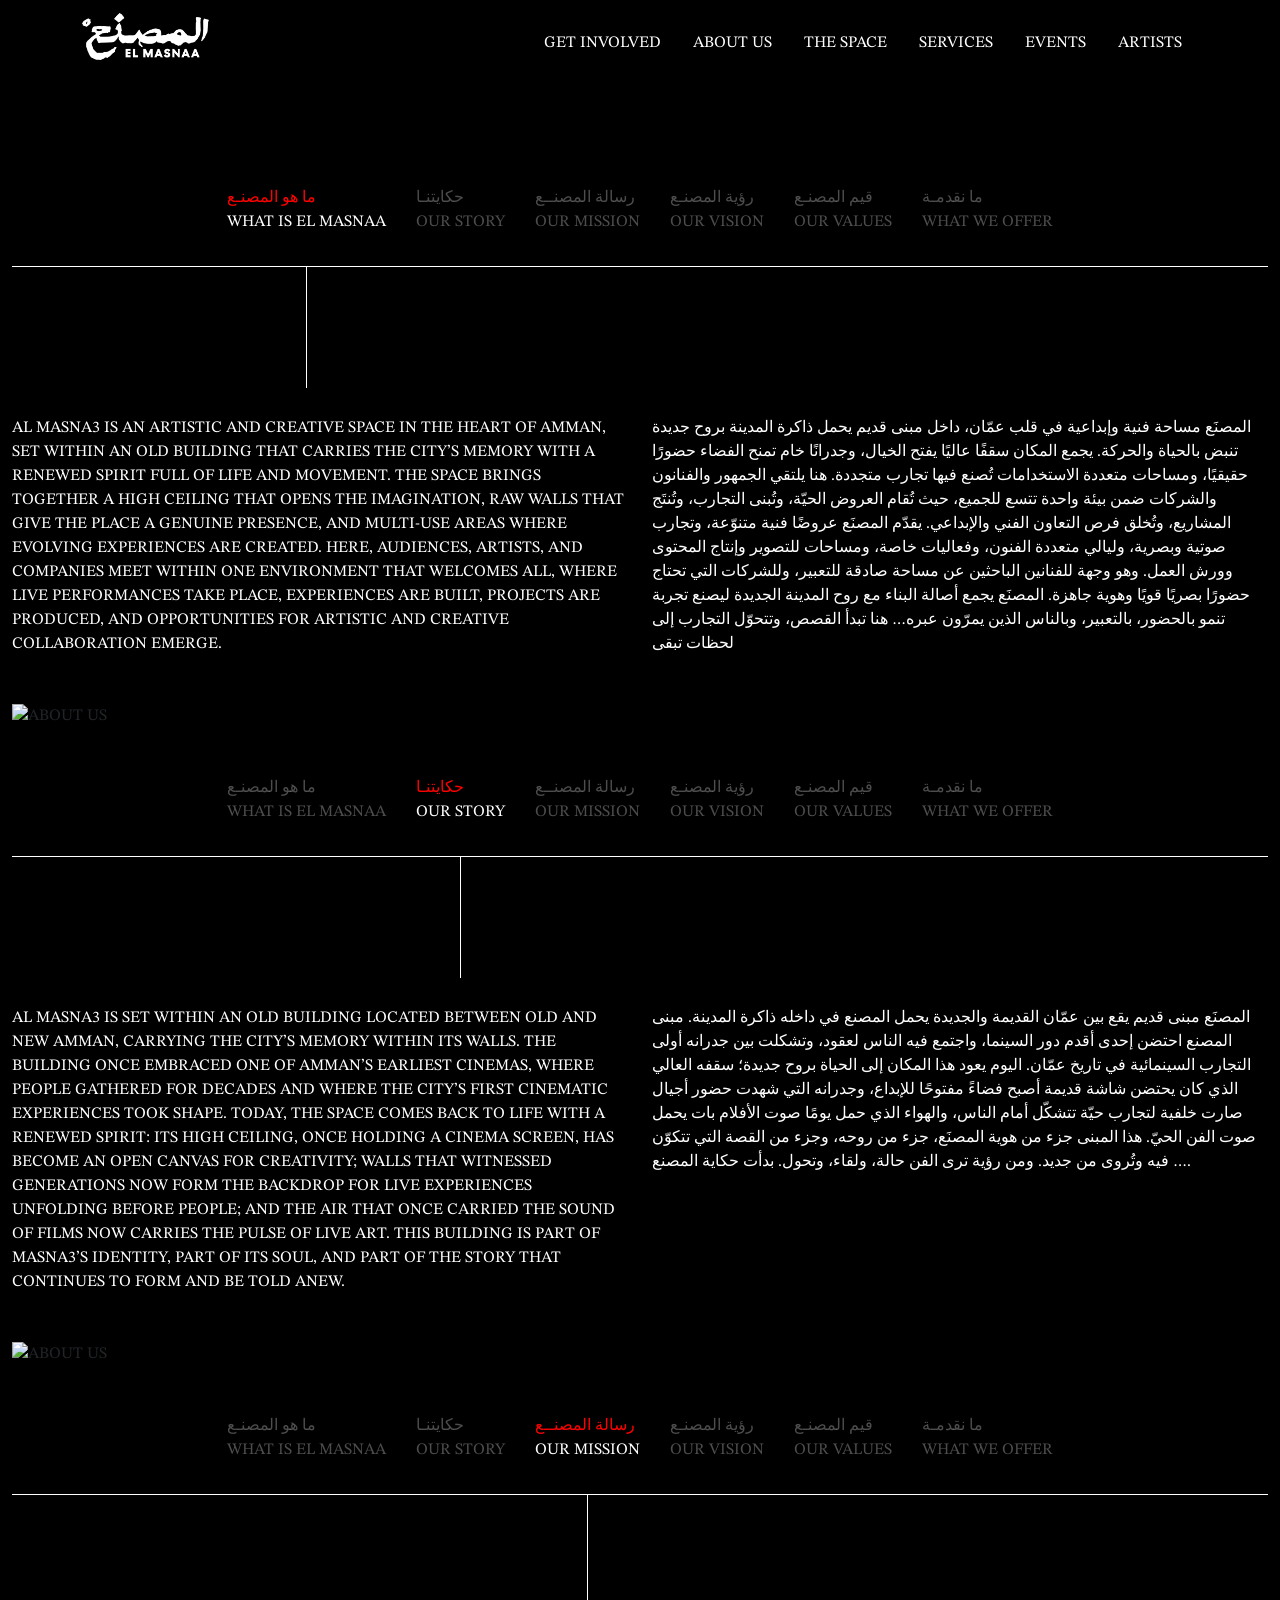
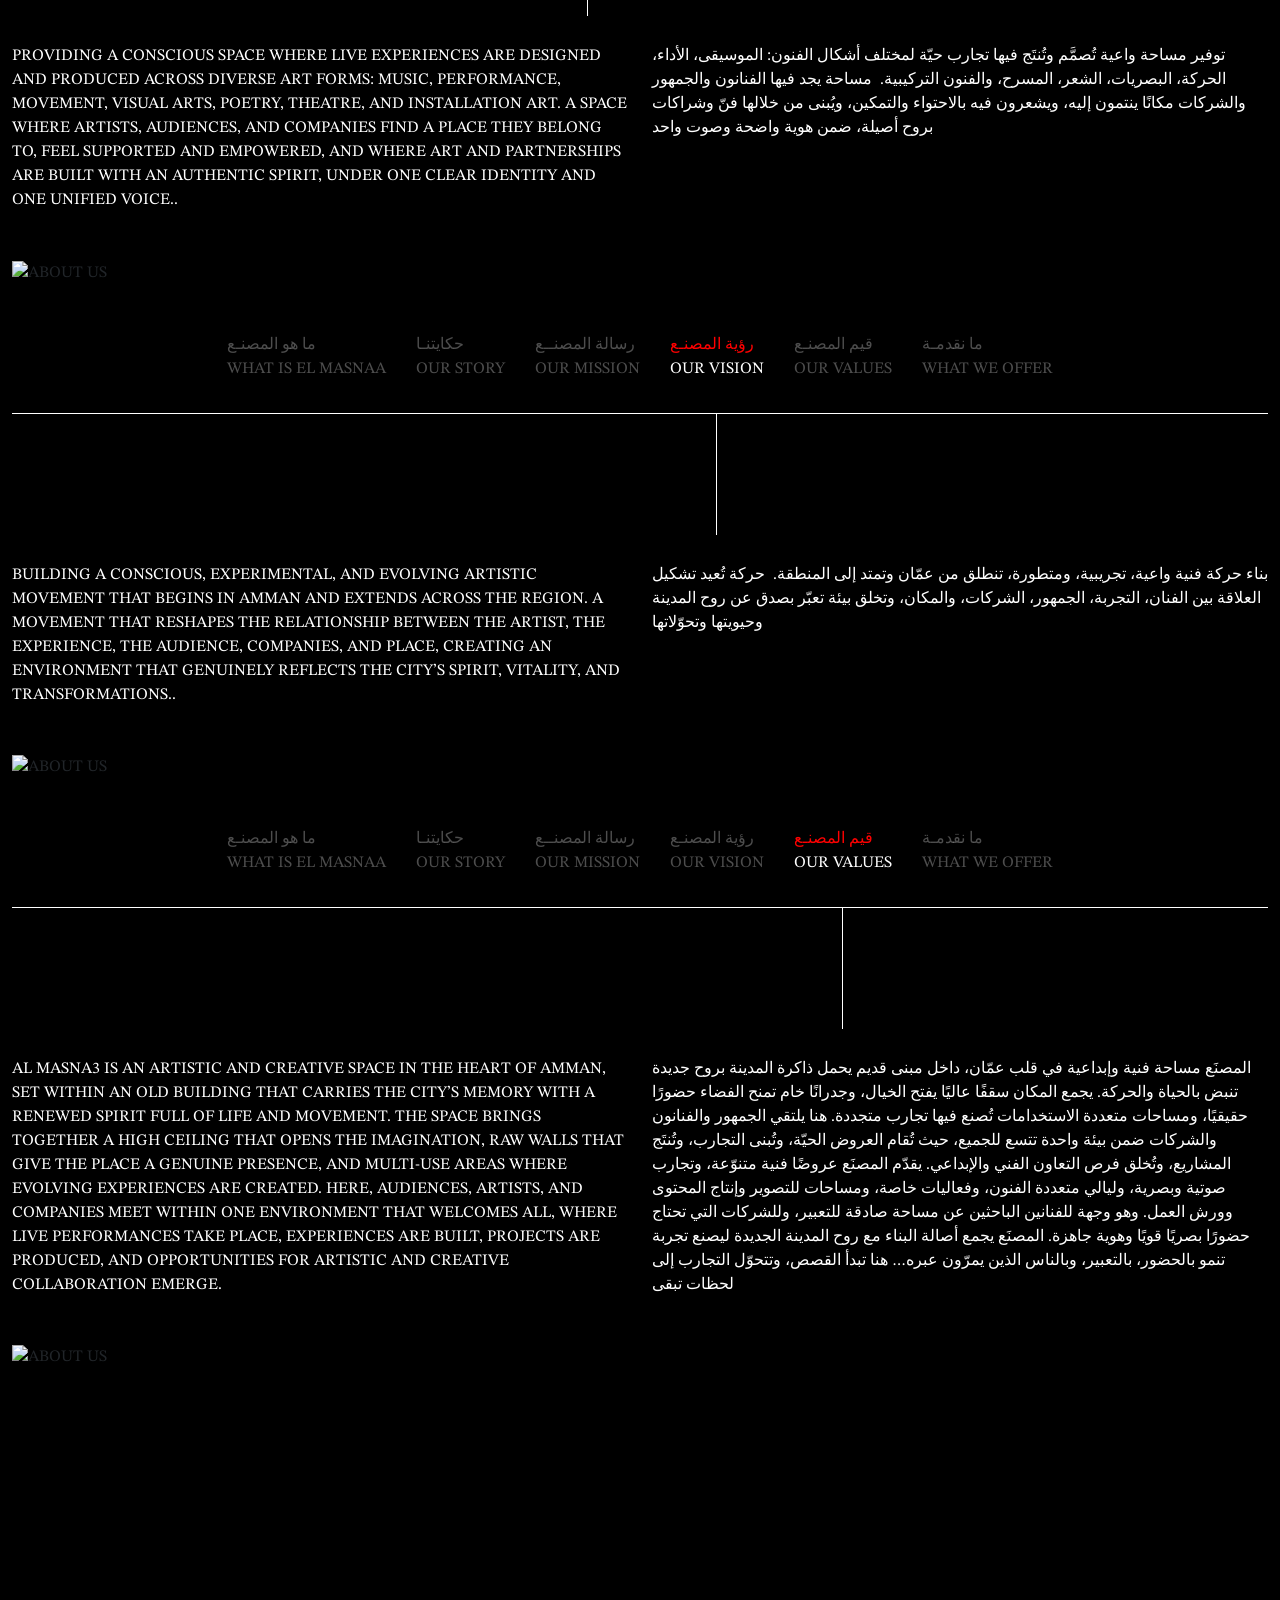
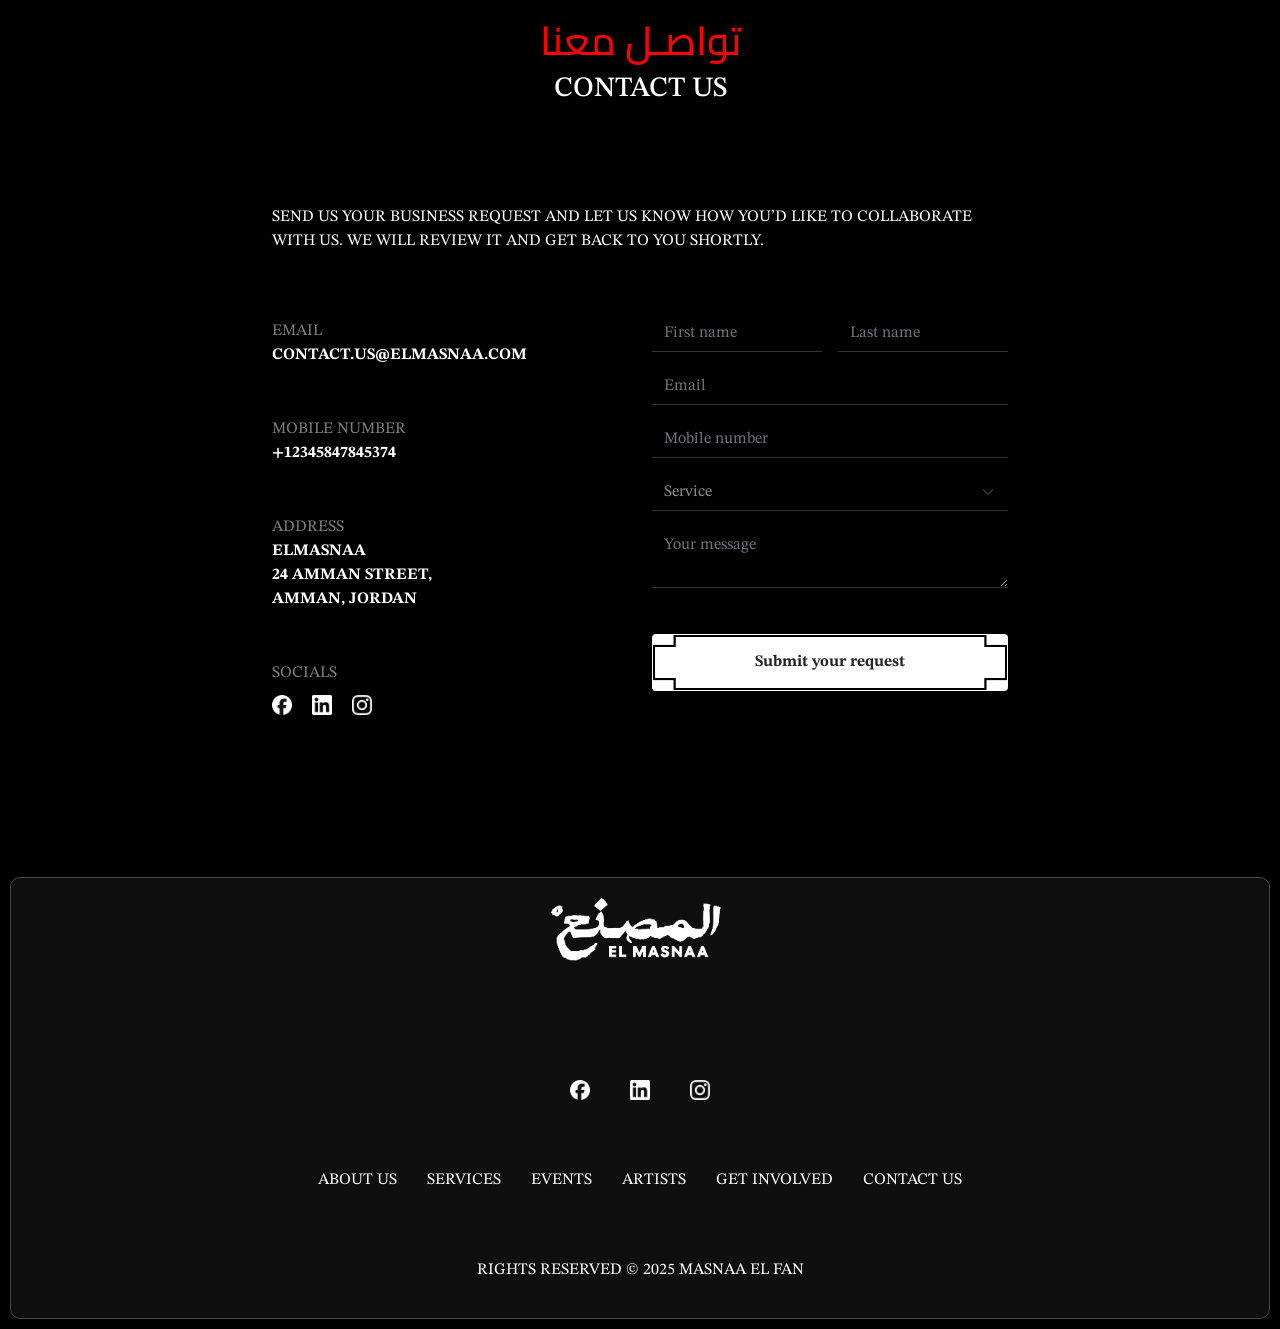
==== about.html @ f0260cb4 "1_3__upload" ====
<!doctype html>
<html lang="en">
    <head>
        <meta charset="UTF-8" />
        <meta http-equiv="X-UA-Compatible" content="IE=edge" />
        <meta name="viewport" content="width=device-width, initial-scale=1.0" />
        <title>Portofilio</title>
        <!-- bootstrap -->
        <link rel="stylesheet" href="css/all.min.css" />
        <link rel="stylesheet" href="css/bootstrap.min.css" />
        <!-- owl carousel -->
        <link rel="stylesheet" href="css/owl.carousel.min.css" />
        <link rel="stylesheet" href="css/owl.theme.default.min.css" />

        <link rel="stylesheet" href="css/animate.css" />

        <link rel="preconnect" href="https://fonts.googleapis.com" />
        <link rel="preconnect" href="https://fonts.gstatic.com" crossorigin />
        <link
            href="https://fonts.googleapis.com/css2?family=Cairo:wght@200..1000&family=Montserrat:ital,wght@0,100..900;1,100..900&family=STIX+Two+Text:ital,wght@0,400..700;1,400..700&family=Train+One&display=swap"
            rel="stylesheet" />

        <link rel="stylesheet" href="css/style.css" />
    </head>
    <body>
        <!-- <div class="loader">
        <img src="image/load.gif">
    </div> -->
        <div>
            <!-- nav bar -->
            <nav class="navbar navbar-expand-lg">
                <div class="container">
                    <a class="navbar-brand" href="index.html">
                        <img
                            src="image/logo.png"
                            alt="logo"
                            class="logo"
                            style="height: 60px" />
                    </a>
                    <button
                        class="navbar-toggler"
                        style="color: white;"
                        type="button"
                        data-bs-toggle="collapse"
                        data-bs-target="#navbarSupportedContent"
                        aria-controls="navbarSupportedContent"
                        aria-expanded="false"
                        aria-label="Toggle navigation">
                        <i class="fa-solid fa-bars"></i>
                    </button>
                    <div class="collapse navbar-collapse"
                        id="navbarSupportedContent">
                        <ul class="navbar-nav ms-auto mb-2 mb-lg-0">
                            <li class="nav-item">
                                <a
                                    class="nav-link p-lg-3"
                                    aria-current="page"
                                    href="involved.html">Get involved</a>
                            </li>
                            <li class="nav-item">
                                <a class="nav-link p-lg-3"
                                    href="about.html">About us</a>
                            </li>
                            <li class="nav-item">
                                <a class="nav-link p-lg-3" href="space.html">The
                                    space</a>
                            </li>
                            <li class="nav-item">
                                <a class="nav-link p-lg-3"
                                    href="service.html">Services</a>
                            </li>
                            <li class="nav-item">
                                <a class="nav-link p-lg-3"
                                    href="event.html">Events</a>
                            </li>
                            <li class="nav-item">
                                <a class="nav-link p-lg-3"
                                    href="artist.html">Artists</a>
                            </li>
                        </ul>
                    </div>
                </div>
            </nav>
        </div>

        <div class="bg-about padding-100">
                <div class="container-fluid" id="masnaa">
                <div class="d-flex justify-content-center">
                    <ul class="list-about">
                        <li class="active">
                           <p class="mb-0 title-about"> ما هو المصنـع </p>
                            <p>What is El masnaa</p>
                        </li>
                         <li>
                           <a href="#story" class="text-decoration-none">
                            <p class="mb-0 title-about"> حكايتنـا </p>
                            <p>our story</p>
                           </a>
                        </li>
                         <li>
                            <a href="#mission" class="text-decoration-none">
                                <p class="mb-0 title-about"> رسالة المصنــع </p>
                            <p>Our mission</p>
                            </a>
                        </li>
                         <li>
                            <a href="#Vision" class="text-decoration-none">
                                <p class="mb-0 title-about"> رؤية المصنـع </p>
                                <p>Our Vision</p>
                            </a>
                        </li>
                         <li>
                           <a href="#Values" class="text-decoration-none">
                               <p class="mb-0 title-about"> قيم المصنـع </p>
                               <p>Our Values</p>
                           </a>
                        </li>
                         <li>
                           <a href="#offer" class="text-decoration-none">
                               <p class="mb-0 title-about"> ما نقدمـة </p>
                               <p>what we offer</p>
                           </a>
                        </li>
                    </ul>
                </div>
                <div class="line"></div>
                <div class="row wow bounceInUp" data-wow-duration="2s" data-wow-offset="200">
                    <div class="col-lg-6 col-12 text-white">
                        AL Masna3 is an artistic and creative space in the heart of Amman, set within an old building that carries the city’s memory with a renewed spirit full of life and movement. The space brings together a high ceiling that opens the imagination, raw walls that give the place a genuine presence, and multi-use areas where evolving experiences are created. Here, audiences, artists, and companies meet within one environment that welcomes all, where live performances take place, experiences are built, projects are produced, and opportunities for artistic and creative collaboration emerge.
                    </div>
                    <div class="col-lg-6 col-12 text-white">
                        المصنَع مساحة فنية وإبداعية في قلب عمّان، داخل مبنى قديم يحمل ذاكرة المدينة بروح جديدة تنبض بالحياة والحركة. يجمع المكان سقفًا عاليًا يفتح الخيال، وجدرانًا خام تمنح الفضاء حضورًا حقيقيًا، ومساحات متعددة الاستخدامات تُصنع فيها تجارب متجددة. هنا يلتقي الجمهور والفنانون والشركات ضمن بيئة واحدة تتسع للجميع، حيث تُقام العروض الحيّة، وتُبنى التجارب، وتُنتَج المشاريع، وتُخلق فرص التعاون الفني والإبداعي. يقدّم المصنَع عروضًا فنية متنوّعة، وتجارب صوتية وبصرية، وليالي متعددة الفنون، وفعاليات خاصة، ومساحات للتصوير وإنتاج المحتوى وورش العمل. وهو وجهة للفنانين الباحثين عن مساحة صادقة للتعبير، وللشركات التي تحتاج حضورًا بصريًا قويًا وهوية جاهزة. المصنَع يجمع أصالة البناء مع روح المدينة الجديدة ليصنع تجربة تنمو بالحضور، بالتعبير، وبالناس الذين يمرّون عبره… هنا تبدأ القصص، وتتحوّل التجارب إلى لحظات تبقى
                    </div>
                    <div class="col-12">
                        <div class="pt-5 pb-5">
                    <img src="image/about1.png" style="height: 300px; width: 100%;" alt="About Us">
                </div>
                    </div>
                </div>
                
            </div>

             <div class="container-fluid" id="story">
                <div class="d-flex justify-content-center">
                    <ul class="list-about">
                        <li>
                           <a href="#masnaa" class="text-decoration-none">
                            <p class="mb-0 title-about"> ما هو المصنـع </p>
                            <p>What is El masnaa</p>
                           </a>
                        </li>
                         <li class="active">
                           <a href="#story" class="text-decoration-none">
                               <p class="mb-0 title-about"> حكايتنـا </p>
                               <p>our story</p>
                           </a>
                        </li>
                         <li>
                            <a href="#mission" class="text-decoration-none">
                                <p class="mb-0 title-about"> رسالة المصنــع </p>
                                <p>Our mission</p>
                            </a>
                        </li>
                         <li>
                            <a href="#Vision" class="text-decoration-none">
                                <p class="mb-0 title-about"> رؤية المصنـع </p>
                                <p>Our Vision</p>
                            </a>
                        </li>
                         <li>
                           <a href="#Values" class="text-decoration-none">
                               <p class="mb-0 title-about"> قيم المصنـع </p>
                               <p>Our Values</p>
                           </a>
                         <li>
                          <a href="#offer" class="text-decoration-none">
                             <p class="mb-0 title-about"> ما نقدمـة </p>
                            <p>what we offer</p>
                          </a>
                        </li>
                    </ul>
                </div>
                <div class="line"></div>
                <div class="row wow bounceInUp" data-wow-duration="2s" data-wow-offset="200">
                    <div class="col-lg-6 col-12 text-white">
                        AL Masna3 is set within an old building located between old and new Amman, carrying the city’s memory within its walls. The building once embraced one of Amman’s earliest cinemas, where people gathered for decades and where the city’s first cinematic experiences took shape. Today, the space comes back to life with a renewed spirit: its high ceiling, once holding a cinema screen, has become an open canvas for creativity; walls that witnessed generations now form the backdrop for live experiences unfolding before people; and the air that once carried the sound of films now carries the pulse of live art. This building is part of Masna3’s identity, part of its soul, and part of the story that continues to form and be told anew.
                    </div>
                    <div class="col-lg-6 col-12 text-white">
                        المصنَع مبنى قديم يقع بين عمّان القديمة والجديدة يحمل المصنع في داخله ذاكرة المدينة. مبنى المصنع احتضن إحدى أقدم دور السينما، واجتمع فيه الناس لعقود، وتشكلت بين جدرانه أولى التجارب السينمائية في تاريخ عمّان. اليوم يعود هذا المكان إلى الحياة بروح جديدة؛ سقفه العالي الذي كان يحتضن شاشة قديمة أصبح فضاءً مفتوحًا للإبداع، وجدرانه التي شهدت حضور أجيال صارت خلفية لتجارب حيّة تتشكّل أمام الناس، والهواء الذي حمل يومًا صوت الأفلام بات يحمل صوت الفن الحيّ. هذا المبنى جزء من هوية المصنَع، جزء من روحه، وجزء من القصة التي تتكوّن فيه وتُروى من جديد.
ومن رؤية ترى الفن حالة، ولقاء، وتحول. بدأت حكاية المصنع ….
                    </div>
                    <div class="col-12">
                        <div class="pt-5 pb-5">
                    <img src="image/about1.png" style="height: 300px; width: 100%;" alt="About Us">
                </div>
                    </div>
                </div>
            </div>

             <div class="container-fluid" id="mission">
                <div class="d-flex justify-content-center">
                    <ul class="list-about">
                        <li>
                           <a href="#masnaa" class="text-decoration-none">
                            <p class="mb-0 title-about"> ما هو المصنـع </p>
                            <p>What is El masnaa</p>
                           </a>
                        </li>
                         <li>
                           <a href="#story" class="text-decoration-none">
                               <p class="mb-0 title-about"> حكايتنـا </p>
                               <p>our story</p>
                           </a>
                        </li>
                         <li class="active">
                            <a href="#mission" class="text-decoration-none">
                                <p class="mb-0 title-about"> رسالة المصنــع </p>
                            <p>Our mission</p>
                            </a>
                        </li>
                         <li>
                            <a href="#Vision" class="text-decoration-none">
                                <p class="mb-0 title-about"> رؤية المصنـع </p>
                            <p>Our Vision</p>
                            </a>
                        </li>
                         <li>
                           <a href="#Values" class="text-decoration-none">
                            <p class="mb-0 title-about"> قيم المصنـع </p>
                            <p>Our Values</p>
                           </a>
                        </li>
                         <li>
                           <a href="#Offer" class="text-decoration-none">
                            <p class="mb-0 title-about"> ما نقدمـة </p>
                            <p>what we offer</p>
                           </a>
                        </li>
                    </ul>
                </div>
                <div class="line"></div>
                <div class="row wow bounceInUp" data-wow-duration="2s" data-wow-offset="200">
                    <div class="col-lg-6 col-12 text-white">
                        Providing a conscious space where live experiences are designed and produced across diverse art forms: music, performance, movement, visual arts, poetry, theatre, and installation art.
A space where artists, audiences, and companies find a place they belong to, feel supported and empowered, and where art and partnerships are built with an authentic spirit, under one clear identity and one unified voice..
                    </div>
                    <div class="col-lg-6 col-12 text-white">
                        توفير مساحة واعية تُصمَّم وتُنتَج فيها تجارب حيّة لمختلف أشكال الفنون: الموسيقى، الأداء، الحركة، البصريات، الشعر، المسرح، والفنون التركيبية.  مساحة يجد فيها الفنانون والجمهور والشركات مكانًا ينتمون إليه، ويشعرون فيه بالاحتواء والتمكين، ويُبنى من خلالها فنّ وشراكات بروح أصيلة، ضمن هوية واضحة وصوت واحد
                    </div>
                    <div class="col-12">
                        <div class="pt-5 pb-5">
                    <img src="image/about1.png" style="height: 300px; width: 100%;" alt="About Us">
                </div>
                    </div>
                </div>
            </div>

             <div class="container-fluid" id="Vision">
                <div class="d-flex justify-content-center">
                    <ul class="list-about">
                        <li>
                           <a href="#masnaa" class="text-decoration-none">
                            <p class="mb-0 title-about"> ما هو المصنـع </p>
                            <p>What is El masnaa</p>
                           </a>
                        </li>
                         <li>
                           <a href="#story" class="text-decoration-none">
                           <p class="mb-0 title-about"> حكايتنـا </p>
                            <p>our story</p>
                           </a>
                        </li>
                         <li>
                            <a href="#mission" class="text-decoration-none">
                                <p class="mb-0 title-about"> رسالة المصنــع </p>
                            <p>Our mission</p>
                            </a>
                        </li>
                         <li class="active">
                            <a href="#Vision" class="text-decoration-none">
                                <p class="mb-0 title-about"> رؤية المصنـع </p>
                            <p>Our Vision</p>
                            </a>
                        </li>
                         <li>
                           <a href="#Values" class="text-decoration-none">
                            <p class="mb-0 title-about"> قيم المصنـع </p>
                            <p>Our Values</p>
                           </a>
                        </li>
                         <li>
                           <a href="#offer" class="text-decoration-none">
                           <p class="mb-0 title-about"> ما نقدمـة </p>
                            <p>what we offer</p>
                           </a>
                        </li>
                    </ul>
                </div>
                <div class="line"></div>
                <div class="row wow bounceInUp" data-wow-duration="2s" data-wow-offset="200">
                    <div class="col-lg-6 col-12 text-white">
                        Building a conscious, experimental, and evolving artistic movement that begins in Amman and extends across the region.
A movement that reshapes the relationship between the artist, the experience, the audience, companies, and place, creating an environment that genuinely reflects the city’s spirit, vitality, and transformations..
                    </div>
                    <div class="col-lg-6 col-12 text-white">
                        بناء حركة فنية واعية، تجريبية، ومتطورة، تنطلق من عمّان وتمتد إلى المنطقة.  حركة تُعيد تشكيل العلاقة بين الفنان، التجربة، الجمهور، الشركات، والمكان، وتخلق بيئة تعبّر بصدق عن روح المدينة وحيويتها وتحوّلاتها
                    </div>
                    <div class="col-12">
                         <div class="pt-5 pb-5">
                    <img src="image/about1.png" style="height: 300px;" alt="About Us">
                </div>
                    </div>
                </div>
               
            </div>

             <div class="container-fluid" id="Values">
                <div class="d-flex justify-content-center">
                    <ul class="list-about">
                        <li>
                           <a href="#masnaa" class="text-decoration-none">
                            <p class="mb-0 title-about"> ما هو المصنـع </p>
                            <p>What is El masnaa</p>
                           </a>
                        </li>
                         <li>
                           <a href="#story" class="text-decoration-none">
                           <p class="mb-0 title-about"> حكايتنـا </p>
                            <p>our story</p>
                           </a>
                        </li>
                         <li>
                            <a href="#mission" class="text-decoration-none">
                                <p class="mb-0 title-about"> رسالة المصنــع </p>
                            <p>Our mission</p>
                            </a>
                        </li>
                         <li>
                            <a href="#Vision" class="text-decoration-none">
                                <p class="mb-0 title-about"> رؤية المصنـع </p>
                            <p>Our Vision</p>
                            </a>
                        </li>
                         <li class="active">
                           <a href="#Values" class="text-decoration-none">
                            <p class="mb-0 title-about"> قيم المصنـع </p>
                            <p>Our Values</p>
                           </a>
                        </li>
                         <li>
                           <a href="#offer" class="text-decoration-none">
                            <p class="mb-0 title-about"> ما نقدمـة </p>
                            <p>what we offer</p>
                            </a>
                        </li>
                    </ul>
                </div>
                <div class="line"></div>
                <div class="row wow bounceInUp" data-wow-duration="2s" data-wow-offset="200">
                    <div class="col-lg-6 col-12 text-white">
                        AL Masna3 is an artistic and creative space in the heart of Amman, set within an old building that carries the city’s memory with a renewed spirit full of life and movement. The space brings together a high ceiling that opens the imagination, raw walls that give the place a genuine presence, and multi-use areas where evolving experiences are created. Here, audiences, artists, and companies meet within one environment that welcomes all, where live performances take place, experiences are built, projects are produced, and opportunities for artistic and creative collaboration emerge.
                    </div>
                    <div class="col-lg-6 col-12 text-white">
                        المصنَع مساحة فنية وإبداعية في قلب عمّان، داخل مبنى قديم يحمل ذاكرة المدينة بروح جديدة تنبض بالحياة والحركة. يجمع المكان سقفًا عاليًا يفتح الخيال، وجدرانًا خام تمنح الفضاء حضورًا حقيقيًا، ومساحات متعددة الاستخدامات تُصنع فيها تجارب متجددة. هنا يلتقي الجمهور والفنانون والشركات ضمن بيئة واحدة تتسع للجميع، حيث تُقام العروض الحيّة، وتُبنى التجارب، وتُنتَج المشاريع، وتُخلق فرص التعاون الفني والإبداعي. يقدّم المصنَع عروضًا فنية متنوّعة، وتجارب صوتية وبصرية، وليالي متعددة الفنون، وفعاليات خاصة، ومساحات للتصوير وإنتاج المحتوى وورش العمل. وهو وجهة للفنانين الباحثين عن مساحة صادقة للتعبير، وللشركات التي تحتاج حضورًا بصريًا قويًا وهوية جاهزة. المصنَع يجمع أصالة البناء مع روح المدينة الجديدة ليصنع تجربة تنمو بالحضور، بالتعبير، وبالناس الذين يمرّون عبره… هنا تبدأ القصص، وتتحوّل التجارب إلى لحظات تبقى
                    </div>
                    <div class="col-12">
                        <div class="pt-5 pb-5">
                    <img src="image/about1.png" style="height: 300px;" alt="About Us">
                </div>
                    </div>
                </div>
                
            </div>

        </div>


       <!-- contact us -->

        <div class="padding-100">
            <div class="container">
                <div class="main-title wow fadeIn mb-5" data-wow-duration="1s" data-wow-offset="200">
                    <h1 class="color-red text-center">
                        تواصـل معنا
                    </h1>
                    <h3 class="text-center text-white">
                        Contact us
                    </h3>
                </div>
                <div class="row wow bounceInUp" data-wow-duration="2s" data-wow-offset="200">
                    <div class="col-lg-2 col-12"></div>
                    <div class="col-lg-8 col-12">
                        <p class="text-white" style="margin-top: 50px;">
                            Send us your business request and let us know how
                            you’d like to collaborate with us. We will review it
                            and get back to you shortly.
                        </p>
                        <div class="row">
                            <div class="col-lg-6 col-12">
                                <div class="contact-data">
                                    <p class="text-white">Email</p>
                                    <a
                                        href="mailto:Contact.us@elmasnaa.com">Contact.us@elmasnaa.com</a>
                                </div>
                                <div class="contact-data">
                                    <p class="text-white">Mobile number</p>
                                    <a
                                        href="tel:+12345847845374">+12345847845374</a>
                                </div>
                                <div class="contact-data">
                                    <p class="text-white">Address</p>
                                    <a class="text-white">
                                        ElMasnaa
                                        <br>
                                        24 Amman street,
                                        <br>
                                        Amman, Jordan
                                    </a>
                                </div>
                                <div class="contact-data">
                                    <p class="text-white mb-2">Socials</p>
                                    <ul class="social-media">
                                        <li>
                                            <img src="image/facebook.png"
                                                alt="Facebook"
                                                style="height: 20px; width: 20px;" />
                                        </li>
                                        <li>
                                            <img src="image/linkedin.png"
                                                alt="LinkedIn"
                                                style="height: 20px; width: 20px;" />
                                        </li>
                                        <li>
                                            <img src="image/instgram.png"
                                                alt="Instagram"
                                                style="height: 20px; width: 20px;" />
                                        </li>
                                    </ul>
                                </div>
                            </div>
                            <div class="col-lg-6 col-12">
                                <form class="row g-3" style="margin-top: 30px;">
                                    <div class="col-md-6 col-12">
                                        <input type="text" class="form-control"
                                            id="validationDefault01"
                                            placeholder="First name" required>
                                    </div>
                                    <div class="col-md-6 col-12">
                                        <input type="text" class="form-control"
                                            id="validationDefault02"
                                            placeholder="Last name" required>
                                    </div>
                                    <div class="col-md-12">
                                        <input type="email" class="form-control"
                                            id="validationDefault03"
                                            placeholder="Email" required>
                                    </div>
                                    <div class="col-md-12">
                                        <input type="tel" class="form-control"
                                            id="validationDefault04"
                                            placeholder="Mobile number"
                                            required>
                                    </div>
                                    <div class="col-md-12">
                                        <select class="form-select"
                                            id="validationDefault04" required>
                                            <option selected disabled
                                                value>Service</option>
                                            <option>...</option>
                                        </select>
                                    </div>
                                    <div class="col-md-12">
                                        <textarea class="form-control"
                                            id="validationTextarea"
                                            placeholder="Your message"
                                            required></textarea>
                                    </div>
                                    <div class="col-12">
                                        <button class="btn btn-banner w-100"
                                            type="submit" style="background-image: url('image/btn-contact.png'); height: 57px;">Submit your
                                            request</button>
                                    </div>
                                </form>
                            </div>
                        </div>
                    </div>
                    <div class="col-lg-2 col-12"></div>
                </div>
            </div>
        </div>

        <div class="footer">
            <div class="container">
                <div class="d-flex justify-content-center wow fadeIn" data-wow-duration="2s" data-wow-offset="200">
                    <img src="image/logo.png" style="height: 80px;" alt="Logo">
                </div>
                <div class="d-flex justify-content-center" style="margin-top: 100px;">
                    <ul class="social-media" style="gap: 40px;">
                        <li>
                            <img src="image/facebook.png"
                                alt="Facebook"
                                style="height: 20px; width: 20px;" />
                        </li>
                        <li>
                            <img src="image/linkedin.png"
                                alt="LinkedIn"
                                style="height: 20px; width: 20px;" />
                        </li>
                        <li>
                            <img src="image/instgram.png"
                                alt="Instagram"
                                style="height: 20px; width: 20px;" />
                        </li>
                    </ul>
                </div>
                <div style="margin: 50px 0;" class="d-flex flex-wrap justify-content-center">
                    <ul class="link-footer">
                        <li>About us</li>
                        <li>Services</li>
                        <li>Events</li>
                        <li>Artists</li>
                        <li>Get involved</li>
                        <li>Contact us</li>
                    </ul>
                </div>
                <p class="text-center text-white">
                    Rights reserved © 2025 Masnaa El Fan
                </p>
            </div>
        </div>

        <!-- scroll to top -->
        <a href="#" class="scroll-top">
            <div class="top">
                <i class="fa-solid fa-angle-up fa-lg"></i>
            </div>
        </a>

        <script src="js/jquery-1.10.1.min.js"></script>
        <script src="js/owl.carousel.min.js"></script>

        <script src="js/main.js"></script>

        <script src="js/bootstrap.bundle.min.js"></script>
        <script src="js/all.min.js"></script>

          <script src="js/wow.min.js"></script>

        <script>
      new WOW().init();
      </script>

    </body>
</html>
---- css/style.css ----
:root{
    --main-color: #FF0000;
    --gray-color: #7B7D7F;
    --black-color: #000000;
}

body{
    font-family: "STIX Two Text", serif;
    background-color: var(--black-color);
    text-transform: uppercase;
    /* background-image: url("../image/bg-body.png");
    background-size: cover;
    background-repeat: no-repeat; */
}
.title{
    text-transform: uppercase;
    color: white;
}
.padding-100{
    padding: 100px 0;
}
.loader{
    width: 100%;
    height: 100vh;
    background-color: white;
    z-index: 10000;
    position: fixed;
    display: flex;
    justify-content: center;
    align-items: center;
}

.color-red{
    color: var(--main-color);
    font-family: "Cairo", sans-serif;
}

/* landing */
.landing{
    width: 100%;
    height: 100vh;
    background-image: linear-gradient(180deg, rgba(0, 0, 0, 0) 0%, #000000 100%),url("../image/banner.jpg");
    background-size: cover;
    background-position: center;
}
.btn-banner{
    background-color: white;
    background-image: url("../image/img-btn.png");
    background-size: cover;
    background-repeat: no-repeat;
    padding: 3px 20px;
    font-weight: bold;
    margin-top: 30px;
    transition: all 0.5s ease;
}
.btn-banner:hover{
    transform: scale(1.1);
    background-color: gainsboro;
}

/* start scroll to top */
.scroll-top{
    background-color: black;
    color: white;
    width: 40px;
    height: 40px;
    border-radius: 5px;
    box-shadow: #000000 5px 5px 15px, #4d4d4d -5px -5px 15px;
    position: fixed;
    bottom: 10px;
    right: 10px;
    display: none;
    transition: 0.3s ease;
}
.top{
    width: 40px;
    height: 40px;
    display: flex;
    justify-content: center;
    align-items: center;
}
.scroll-top:hover{
    background-color: #131419;
    color: white;
}
/* end scroll to top */

/* start navbar */
.navbar{
    z-index: 999;
}
.fixed-top{
    background-color: rgb(38, 38, 38);
}
.navbar-brand{
    color: var(--black-color);
}
.navbar-brand:hover{
    color: var(--black-color);
}
.nav-link{
    color: white;
}
.nav-link:hover,
.nav-link.active{
    color: var(--main-color);
}
/* end navbar */

/* start landing */

.section-about{
    width: 40px;
    height: 60px;
    border-radius: 50px;
    border: 2px solid white;
    box-shadow: #000000 3px 3px 8px, #4d4d4d -1px -1px 4px;
    position: absolute;
    bottom: 0;
    left: 50%;
    margin-bottom: 60px;
    display: flex;
    justify-content: center;
    align-items: flex-end;
    z-index: 999;
}
.animation{
    width: 4px;
    height: 12px;
    border-radius: 50px;
    background-color: white;
    margin-bottom: 10px;
    animation-name: Moving;
    animation-duration: .9s;
    animation-iteration-count: infinite;
    animation-timing-function: linear;
}
@keyframes Moving{
    from{
        transform: translatey(0px);
    }
    to{
        transform: translatey(-5px);
    }
}
/* end landing */

.main-title{
    margin-bottom: 80px;
}

.card-event{
    border: 1px solid #474747;
    background-color: #1A1A1A;
    border-radius: 10px;
    padding: 10px;
}
.data-event ul{
    list-style: none;
    padding: 0;
    display: flex;
    color: white;
    font-weight: normal;
    font-size: 14px;
}
.data-event ul li{
    border: 1px solid #474747;
    padding: 5px;
}
.bg-involved{
    background-image: url("../image/bg-involved.png");
    background-size: cover;
    background-repeat: no-repeat;
    height: 572px;
    display: flex;
    justify-content: center;
    align-items: center;
    padding: 50px;
}
.contact-data{
    margin: 50px 0;
}
.contact-data p{
    opacity: 50%;
    margin-bottom: 0;
}
.contact-data a{
    text-decoration: none;
    color: white;
    font-weight: bold;
}
.form-control,
.form-select{
    background-color: transparent;
    border-radius: inherit;
    border-bottom: 1px solid #FFFFFF33 !important;
    border: none;
    color: #8C8C8C;
}
.social-media{
    list-style: none;
    padding: 0;
    display: flex;
    gap: 20px;
}
.footer{
    border: 1px solid #474747;
    background-color: #0F0F0F;
    border-radius: 10px;
    padding: 20px;
    margin: 10px;
}
.link-footer{
    list-style: none;
    padding: 0;
    display: flex;
    flex-wrap: wrap;
    gap: 30px;
    color: white;
}

/* about page */
.list-about{
    list-style: none;
    padding: 0;
    display: flex;
    flex-wrap: wrap;
    gap: 30px;
}
.bg-about{
    background-image: linear-gradient(180deg, rgba(0, 0, 0, 0) 0%, #000000 100%), url("../image/bg-about.png");
    background-size: contain;
    background-position: top;
    background-repeat: no-repeat;
}
.line{
    height: 150px;
    position: relative;
}
.line::after{
    content: "";
    position: absolute;
    top: 0;
    right: 0;
    width: 100%;
    height: 1px;
    background-color: white;
}
.list-about li a{
    color: #FFFFFF4D;
}
.list-about .active p{
    color: white;
}
.list-about .active .title-about{
    color: var(--main-color);
}
.list-about .active{
    position: relative;
}
.list-about .active::before{
    content: "";
    position: absolute;
    top: 125%;
    right: 50%;
    width: 1px;
    height: 122px;
    background-color: white;

}
.event-list{
    margin-bottom: 80px;
}
.event-list li{
    background-color: transparent;
    color: white;
    padding: 7px 15px;
    border-radius: 20px;
    border: 1px solid white;
    margin: 10px;
    cursor: pointer;
}

.event-list li.active,
.event-list li:hover {
    background-color: var(--main-color);
    color: white;
    padding: 7px 15px;
    border-radius: 20px;
    border: 1px solid var(--main-color);
}
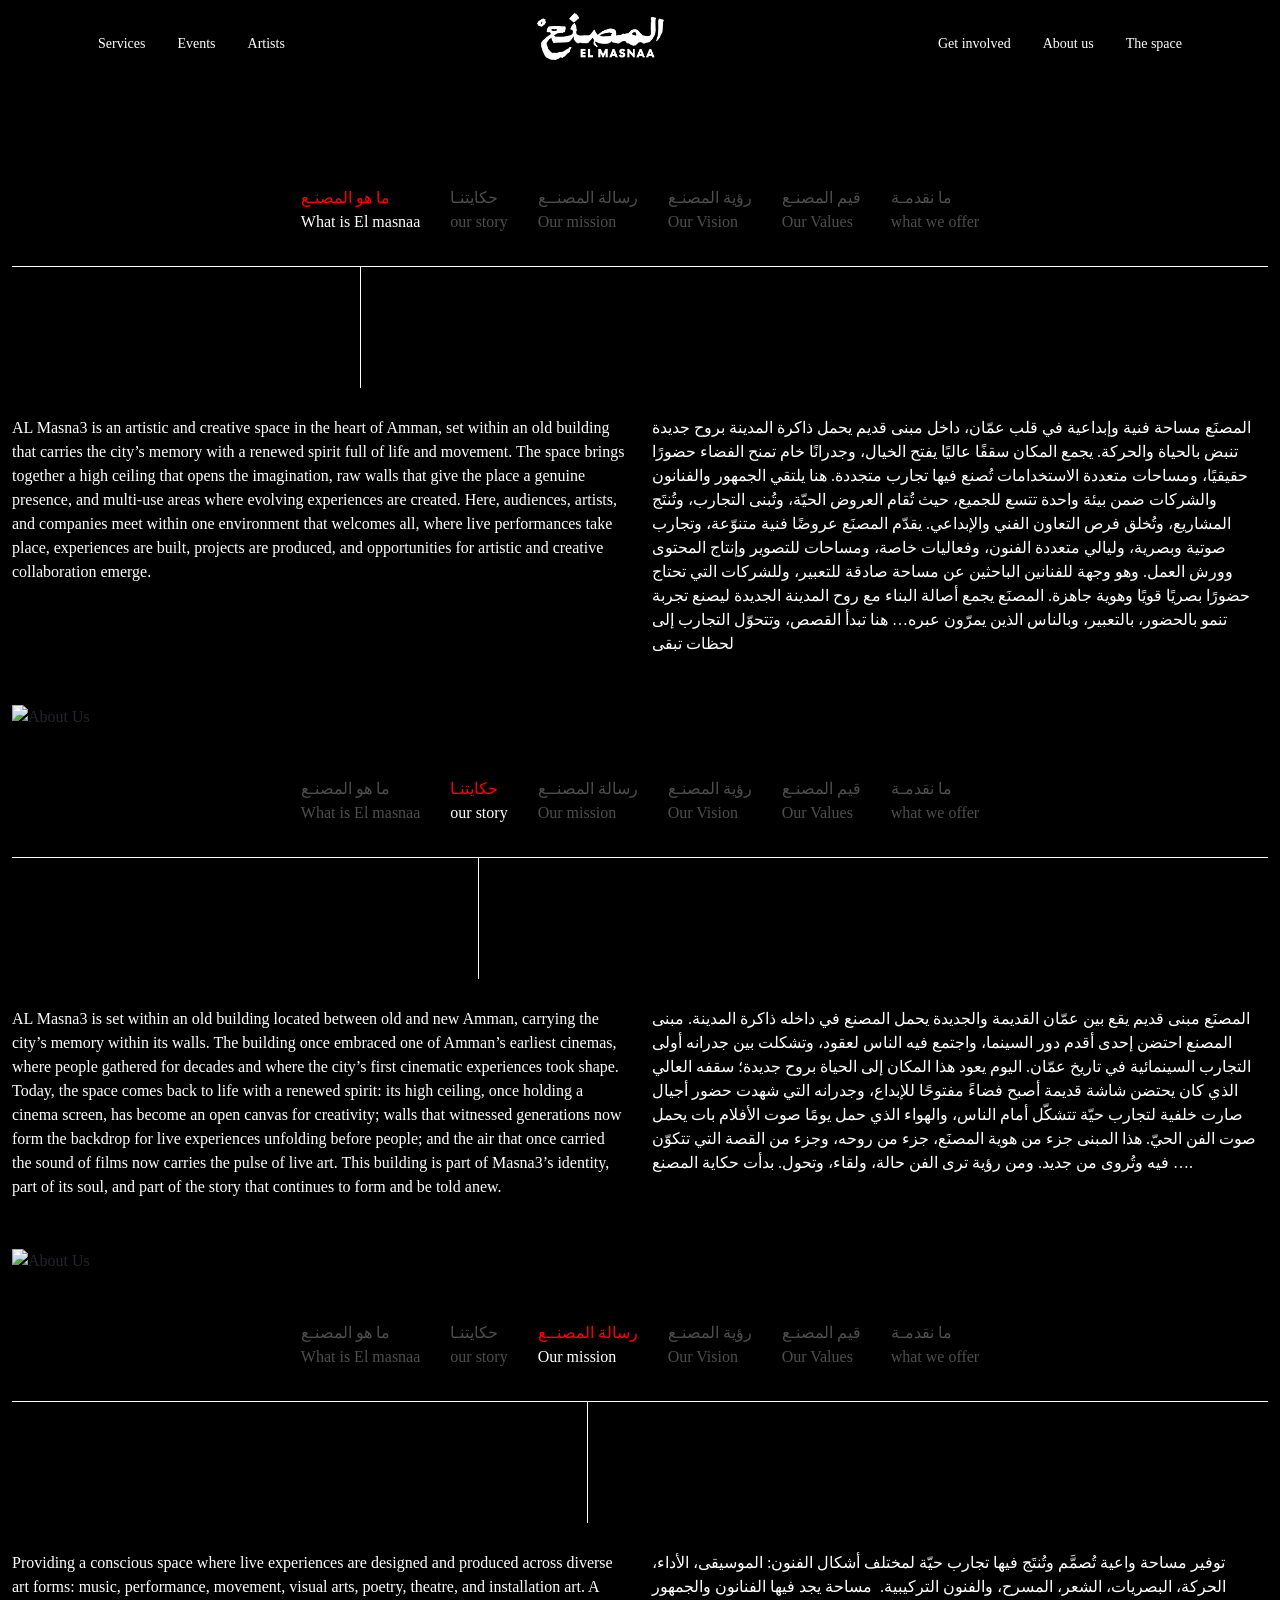
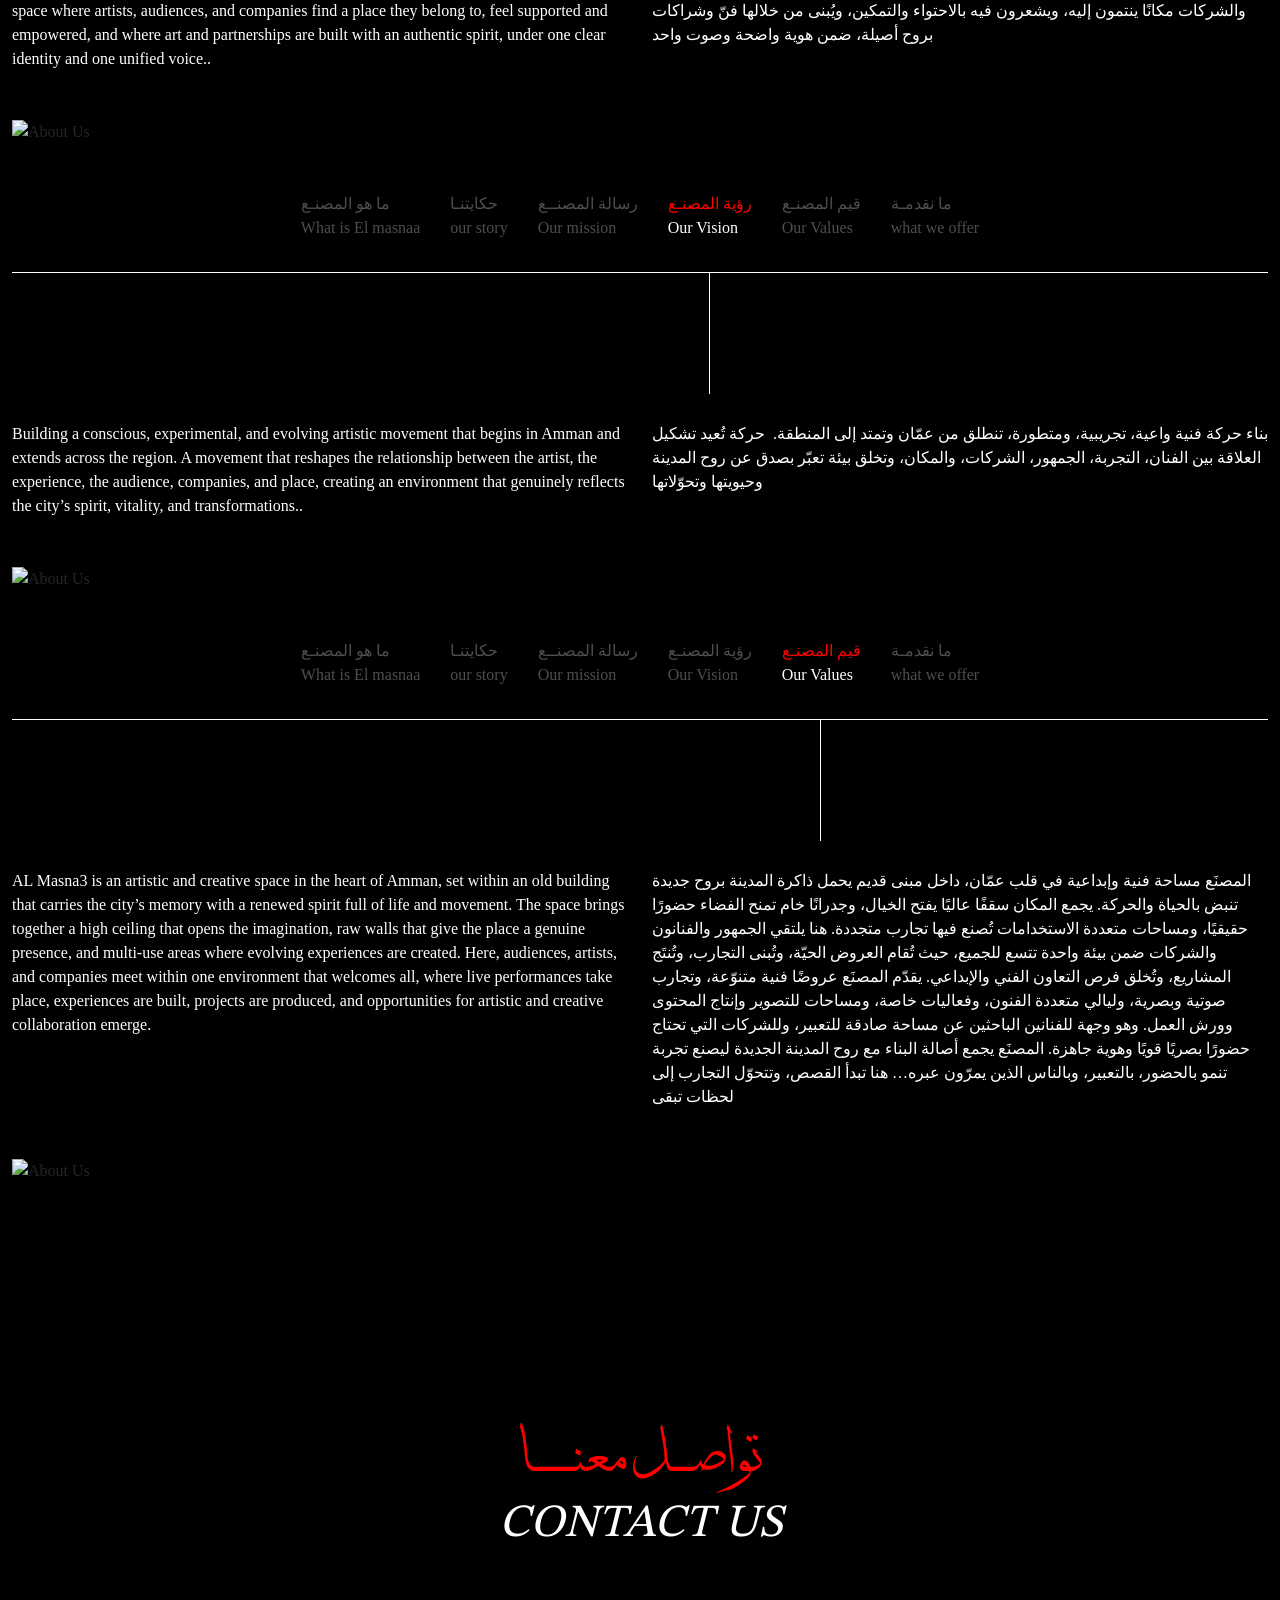
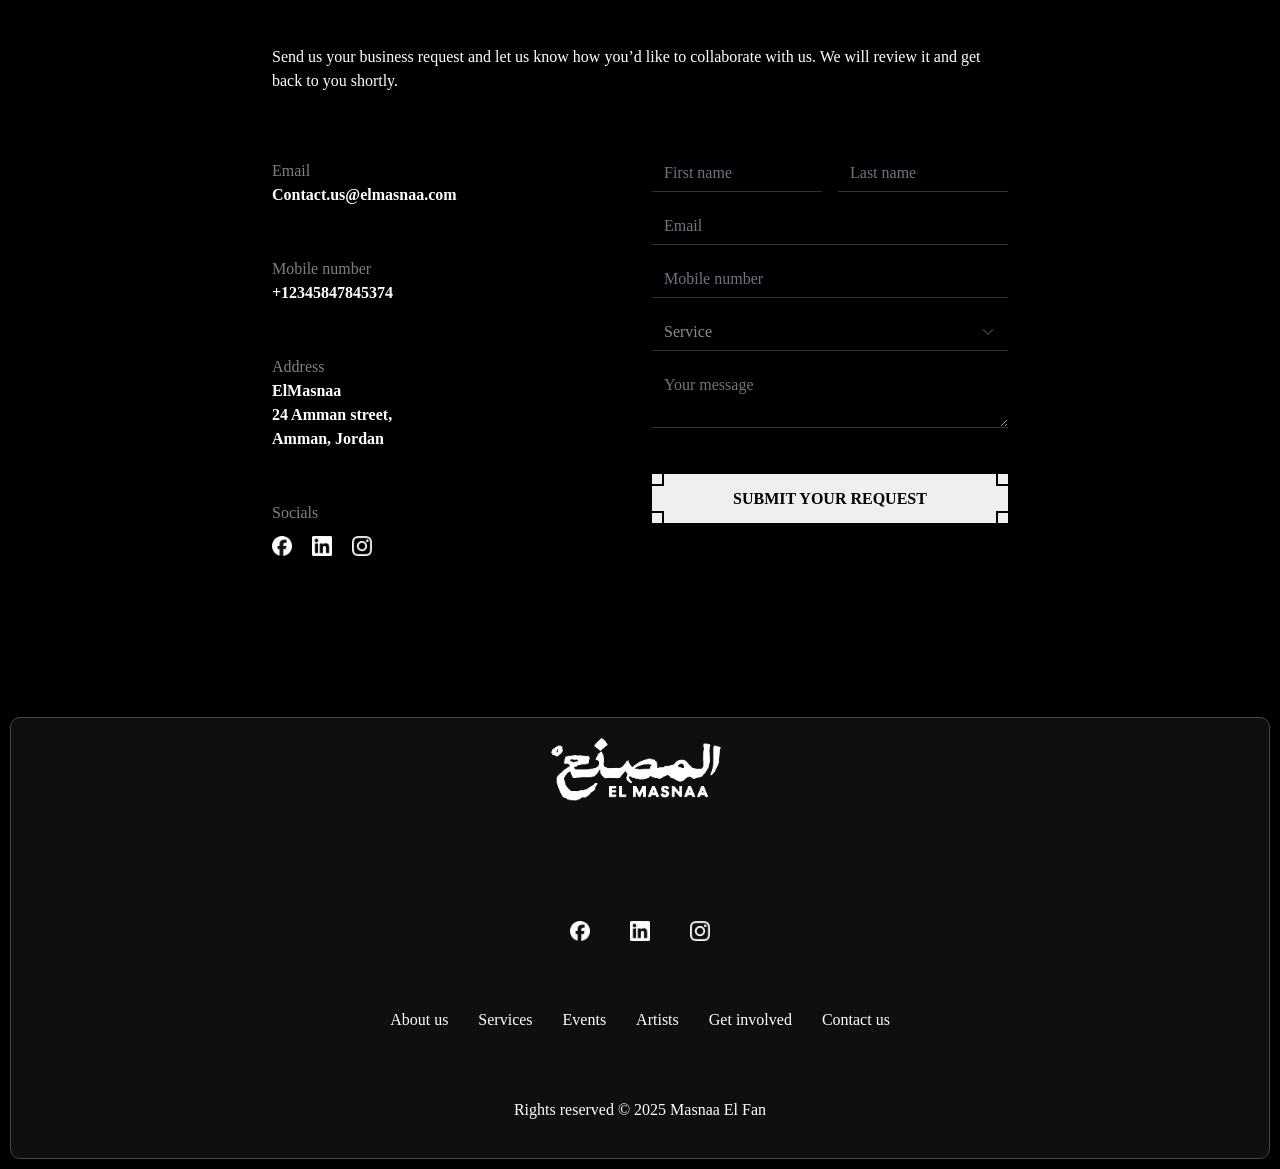
==== commit 13aa3e37: "2_3_upload" ====
--- a/about.html
+++ b/about.html
@@ -27,8 +27,7 @@
         <img src="image/load.gif">
     </div> -->
         <div>
-            <!-- nav bar -->
-            <nav class="navbar navbar-expand-lg">
+           <nav class="navbar navbar-expand-lg d-lg-none d-block">
                 <div class="container">
                     <a class="navbar-brand" href="index.html">
                         <img
@@ -81,6 +80,48 @@
                     </div>
                 </div>
             </nav>
+            <nav class="navbar navbar-expand-lg d-none d-lg-block">
+                <div class="container">
+                    <ul class="navbar-nav">
+                            <li class="nav-item">
+                                <a class="nav-link p-lg-3"
+                                    href="service.html">Services</a>
+                            </li>
+                            <li class="nav-item">
+                                <a class="nav-link p-lg-3"
+                                    href="event.html">Events</a>
+                            </li>
+                            <li class="nav-item">
+                                <a class="nav-link p-lg-3"
+                                    href="artist.html">Artists</a>
+                            </li>
+                        </ul>
+                    <a class="navbar-brand" href="index.html">
+                        <img
+                            src="image/logo.png"
+                            alt="logo"
+                            class="logo"
+                            style="height: 60px" />
+                    </a>
+                    <ul class="navbar-nav">
+                            <li class="nav-item">
+                                <a
+                                    class="nav-link p-lg-3"
+                                    aria-current="page"
+                                    href="involved.html">Get involved</a>
+                            </li>
+                            <li class="nav-item">
+                                <a class="nav-link p-lg-3"
+                                    href="about.html">About us</a>
+                            </li>
+                            <li class="nav-item">
+                                <a class="nav-link p-lg-3" href="space.html">The
+                                    space</a>
+                            </li>
+                        </ul>
+                   
+                </div>
+            </nav>
         </div>
 
         <div class="bg-about padding-100">
@@ -381,18 +422,20 @@
 
         <div class="padding-100">
             <div class="container">
-                <div class="main-title wow fadeIn mb-5" data-wow-duration="1s" data-wow-offset="200">
+                <div class="main-title wow fadeIn mb-5" data-wow-duration="1s"
+                    data-wow-offset="200">
                     <h1 class="color-red text-center">
-                        تواصـل معنا
+                         تواصــــل معنــــــــا
                     </h1>
                     <h3 class="text-center text-white">
                         Contact us
                     </h3>
                 </div>
-                <div class="row wow bounceInUp" data-wow-duration="2s" data-wow-offset="200">
+                <div class="row wow bounceInUp" data-wow-duration="2s"
+                    data-wow-offset="200">
                     <div class="col-lg-2 col-12"></div>
                     <div class="col-lg-8 col-12">
-                        <p class="text-white" style="margin-top: 50px;">
+                        <p class="text-white p-contact" style="margin-top: 50px;">
                             Send us your business request and let us know how
                             you’d like to collaborate with us. We will review it
                             and get back to you shortly.
@@ -478,9 +521,12 @@
                                             required></textarea>
                                     </div>
                                     <div class="col-12">
-                                        <button class="btn btn-banner w-100"
-                                            type="submit" style="background-image: url('image/btn-contact.png'); height: 57px;">Submit your
-                                            request</button>
+
+                                        <button class="custom-btn w-100"
+                                            type="submit">
+                                            <span>Submit your
+                                                request</span>
+                                        </button>
                                     </div>
                                 </form>
                             </div>
--- a/css/style.css
+++ b/css/style.css
@@ -1,291 +1,525 @@
-:root{
-    --main-color: #FF0000;
-    --gray-color: #7B7D7F;
-    --black-color: #000000;
-}
-
-body{
-    font-family: "STIX Two Text", serif;
-    background-color: var(--black-color);
-    text-transform: uppercase;
-    /* background-image: url("../image/bg-body.png");
-    background-size: cover;
-    background-repeat: no-repeat; */
-}
-.title{
-    text-transform: uppercase;
-    color: white;
-}
-.padding-100{
-    padding: 100px 0;
-}
-.loader{
-    width: 100%;
-    height: 100vh;
-    background-color: white;
-    z-index: 10000;
-    position: fixed;
-    display: flex;
-    justify-content: center;
-    align-items: center;
-}
-
-.color-red{
-    color: var(--main-color);
-    font-family: "Cairo", sans-serif;
+:root {
+  --main-color: #ff0000;
+  --gray-color: #7b7d7f;
+  --black-color: #000000;
+}
+
+@font-face {
+  font-family: Momken;
+  src: url("../fonts/Arb/PrimaryFontMomken.ttf");
+}
+@font-face {
+  font-family: Tahoma;
+  src: url("../fonts/Arb/SecondaryFontTahoma.ttf");
+}
+@font-face {
+  font-family: Thuluth;
+  src: url("../fonts/Arb/StylingFontAThuluth.ttf");
+}
+@font-face {
+  font-family: STIXTwoText;
+  src: url("../fonts/Eng/PrimaryFont/STIXTwoText.ttf");
+}
+@font-face {
+  font-family: STIXTwoTextItalic;
+  src: url("../fonts/Eng/PrimaryFont/STIXTwoTextItalic.ttf");
+}
+@font-face {
+  font-family: Avenir;
+  src: url("../fonts/Eng/SecondaryFont/Avenir.ttc");
+}
+@font-face {
+  font-family: AvenirNext;
+  src: url("../fonts/Eng/SecondaryFont/AvenirNext.ttc");
+}
+
+body {
+  font-family: AvenirNext;
+  background-color: var(--black-color);
+  
+}
+.font-ar{
+  font-family: Thuluth;
+font-weight: 400;
+font-size: 31px;
+
+}
+.font-en{
+  font-family: STIXTwoText;
+font-weight: 400;
+font-style: Italic;
+font-size: 23px;
+text-transform: uppercase;
+
+}
+.title {
+  text-transform: uppercase;
+  color: white;
+}
+.font-card {
+  font-family: AvenirNext;
+  font-size: 20px;
+  text-align: center;
+}
+.padding-100 {
+  padding: 100px 0;
+}
+.loader {
+  width: 100%;
+  height: 100vh;
+  background-color: white;
+  z-index: 10000;
+  position: fixed;
+  display: flex;
+  justify-content: center;
+  align-items: center;
+}
+
+.color-red {
+  color: var(--main-color);
 }
 
 /* landing */
-.landing{
-    width: 100%;
-    height: 100vh;
-    background-image: linear-gradient(180deg, rgba(0, 0, 0, 0) 0%, #000000 100%),url("../image/banner.jpg");
-    background-size: cover;
-    background-position: center;
-}
-.btn-banner{
-    background-color: white;
-    background-image: url("../image/img-btn.png");
-    background-size: cover;
-    background-repeat: no-repeat;
-    padding: 3px 20px;
-    font-weight: bold;
-    margin-top: 30px;
-    transition: all 0.5s ease;
-}
-.btn-banner:hover{
-    transform: scale(1.1);
-    background-color: gainsboro;
+.landing {
+  width: 100%;
+  height: 100vh;
+  background-image:
+    linear-gradient(180deg, rgba(0, 0, 0, 0) 0%, #000000 100%),
+    url("../image/banner.jpg");
+  background-size: cover;
+  background-position: center;
 }
 
 /* start scroll to top */
-.scroll-top{
-    background-color: black;
-    color: white;
-    width: 40px;
-    height: 40px;
-    border-radius: 5px;
-    box-shadow: #000000 5px 5px 15px, #4d4d4d -5px -5px 15px;
-    position: fixed;
-    bottom: 10px;
-    right: 10px;
-    display: none;
-    transition: 0.3s ease;
-}
-.top{
-    width: 40px;
-    height: 40px;
-    display: flex;
-    justify-content: center;
-    align-items: center;
-}
-.scroll-top:hover{
-    background-color: #131419;
-    color: white;
+.scroll-top {
+  background-color: black;
+  color: white;
+  width: 40px;
+  height: 40px;
+  border-radius: 5px;
+  box-shadow:
+    #000000 5px 5px 15px,
+    #4d4d4d -5px -5px 15px;
+  position: fixed;
+  bottom: 10px;
+  right: 10px;
+  display: none;
+  transition: 0.3s ease;
+}
+.top {
+  width: 40px;
+  height: 40px;
+  display: flex;
+  justify-content: center;
+  align-items: center;
+}
+.scroll-top:hover {
+  background-color: #131419;
+  color: white;
 }
 /* end scroll to top */
 
 /* start navbar */
-.navbar{
-    z-index: 999;
-}
-.fixed-top{
-    background-color: rgb(38, 38, 38);
-}
-.navbar-brand{
-    color: var(--black-color);
-}
-.navbar-brand:hover{
-    color: var(--black-color);
-}
-.nav-link{
-    color: white;
+.navbar {
+  z-index: 999;
+}
+.fixed-top {
+  background-color: rgb(38, 38, 38, 0.7);
+}
+.navbar-brand {
+  color: var(--black-color);
+}
+.navbar-brand:hover {
+  color: var(--black-color);
+}
+.nav-link {
+  color: white;
+  font-family: AvenirNext;
+  font-weight: normal;
+  font-size: 14px;
+  font-weight: 400;
 }
 .nav-link:hover,
-.nav-link.active{
-    color: var(--main-color);
+.nav-link.active {
+  color: var(--main-color);
 }
 /* end navbar */
 
 /* start landing */
 
-.section-about{
-    width: 40px;
-    height: 60px;
-    border-radius: 50px;
-    border: 2px solid white;
-    box-shadow: #000000 3px 3px 8px, #4d4d4d -1px -1px 4px;
-    position: absolute;
-    bottom: 0;
-    left: 50%;
-    margin-bottom: 60px;
-    display: flex;
-    justify-content: center;
-    align-items: flex-end;
-    z-index: 999;
-}
-.animation{
-    width: 4px;
-    height: 12px;
-    border-radius: 50px;
-    background-color: white;
-    margin-bottom: 10px;
-    animation-name: Moving;
-    animation-duration: .9s;
-    animation-iteration-count: infinite;
-    animation-timing-function: linear;
-}
-@keyframes Moving{
-    from{
-        transform: translatey(0px);
-    }
-    to{
-        transform: translatey(-5px);
-    }
+.section-about {
+  width: 40px;
+  height: 60px;
+  border-radius: 50px;
+  border: 2px solid white;
+  box-shadow:
+    #000000 3px 3px 8px,
+    #4d4d4d -1px -1px 4px;
+  position: absolute;
+  bottom: 0;
+  left: 50%;
+  margin-bottom: 60px;
+  display: flex;
+  justify-content: center;
+  align-items: flex-end;
+  z-index: 999;
+}
+.animation {
+  width: 4px;
+  height: 12px;
+  border-radius: 50px;
+  background-color: white;
+  margin-bottom: 10px;
+  animation-name: Moving;
+  animation-duration: 0.9s;
+  animation-iteration-count: infinite;
+  animation-timing-function: linear;
+}
+@keyframes Moving {
+  from {
+    transform: translatey(0px);
+  }
+  to {
+    transform: translatey(-5px);
+  }
+}
+
+.color-red-banner {
+  color: var(--main-color);
+  font-family: Momken;
+  font-weight: 400;
+  font-size: 68px;
+  line-height: 75%;
+  letter-spacing: 0%;
+  text-align: center;
+  text-transform: uppercase;
+}
+.color-white-banner {
+  color: white;
+  font-family: STIXTwoText;
+  font-weight: 400;
+  font-style: Italic;
+  font-size: 54px;
+  line-height: 94%;
+  letter-spacing: -4%;
+  text-align: center;
+  text-transform: uppercase;
 }
 /* end landing */
-
-.main-title{
-    margin-bottom: 80px;
-}
-
-.card-event{
-    border: 1px solid #474747;
-    background-color: #1A1A1A;
-    border-radius: 10px;
-    padding: 10px;
-}
-.data-event ul{
-    list-style: none;
-    padding: 0;
-    display: flex;
-    color: white;
-    font-weight: normal;
-    font-size: 14px;
-}
-.data-event ul li{
-    border: 1px solid #474747;
-    padding: 5px;
-}
-.bg-involved{
-    background-image: url("../image/bg-involved.png");
-    background-size: cover;
-    background-repeat: no-repeat;
-    height: 572px;
-    display: flex;
-    justify-content: center;
-    align-items: center;
-    padding: 50px;
-}
-.contact-data{
-    margin: 50px 0;
-}
-.contact-data p{
-    opacity: 50%;
-    margin-bottom: 0;
-}
-.contact-data a{
-    text-decoration: none;
-    color: white;
-    font-weight: bold;
+.title-about-ar {
+  font-family: Thuluth;
+  font-weight: 400;
+  font-size: 30px;
+  line-height: 107%;
+  letter-spacing: 0%;
+  text-align: center;
+  text-transform: uppercase;
+}
+
+.title-about-en {
+  font-family: STIXTwoText;
+  font-weight: 400;
+  font-style: Italic;
+  font-size: 27px;
+  line-height: 107%;
+  letter-spacing: -7%;
+  text-align: center;
+  text-transform: uppercase;
+}
+
+.main-title {
+  margin-bottom: 80px;
+}
+.main-title h1 {
+  font-family: Thuluth;
+  font-weight: 400;
+  font-size: 62px;
+  line-height: 100%;
+  letter-spacing: 0%;
+  text-align: center;
+}
+.main-title h3 {
+  font-family: STIXTwoText;
+  font-weight: 400;
+  font-style: Italic;
+  font-size: 46px;
+  line-height: 100%;
+  letter-spacing: -7%;
+  text-align: center;
+  text-transform: uppercase;
+}
+
+.card-event {
+  border: 1px solid #474747;
+  background-color: #1a1a1a;
+  border-radius: 10px;
+  padding: 10px;
+}
+.card-event .title-ar {
+  font-family: Momken;
+  font-weight: 400;
+  font-size: 24px;
+  line-height: 107%;
+  letter-spacing: 0%;
+}
+.card-event .title-en {
+  font-family: AvenirNext;
+  font-weight: normal;
+}
+.title-artist {
+  font-family: AvenirNext;
+  font-size: 24px;
+}
+.pargraph-artist {
+  font-family: AvenirNext;
+  font-weight: 500;
+  text-align: center;
+}
+.data-event ul {
+  list-style: none;
+  padding: 0;
+  display: flex;
+  color: white;
+  font-weight: normal;
+  font-size: 14px;
+}
+.data-event ul li {
+  border: 1px solid #474747;
+  padding: 5px;
+  font-size: 12px;
+}
+.bg-involved {
+  background-image: url("../image/bg-involved.png");
+  background-size: cover;
+  background-repeat: no-repeat;
+  height: 572px;
+  display: flex;
+  justify-content: center;
+  align-items: center;
+  padding: 50px;
+}
+.bg-involved .title-en {
+  font-family: AvenirNext;
+  font-size: 20px;
+}
+.bg-involved .title-ar {
+  font-family: Tahoma;
+  font-weight: 400;
+  font-size: 20px;
+  text-align: right;
+}
+.bg-involved .title {
+  font-family: STIXTwoText;
+  font-weight: 400;
+  font-style: Italic;
+  font-size: 46px;
+  line-height: 107%;
+  letter-spacing: -7%;
+  text-align: center;
+}
+
+.p-project {
+  font-family: AvenirNext;
+  font-size: 14px;
+}
+.contact-data {
+  margin: 50px 0;
+}
+.contact-data p {
+  opacity: 50%;
+  margin-bottom: 0;
+}
+.contact-data a {
+  text-decoration: none;
+  color: white;
+  font-weight: bold;
+}
+.p-contact{
+    font-family: AvenirNext;
 }
 .form-control,
-.form-select{
-    background-color: transparent;
-    border-radius: inherit;
-    border-bottom: 1px solid #FFFFFF33 !important;
-    border: none;
-    color: #8C8C8C;
-}
-.social-media{
-    list-style: none;
-    padding: 0;
-    display: flex;
-    gap: 20px;
-}
-.footer{
-    border: 1px solid #474747;
-    background-color: #0F0F0F;
-    border-radius: 10px;
-    padding: 20px;
-    margin: 10px;
-}
-.link-footer{
-    list-style: none;
-    padding: 0;
-    display: flex;
-    flex-wrap: wrap;
-    gap: 30px;
-    color: white;
+.form-select {
+  background-color: transparent;
+  border-radius: inherit;
+  border-bottom: 1px solid #ffffff33 !important;
+  border: none;
+  color: #8c8c8c;
+}
+.social-media {
+  list-style: none;
+  padding: 0;
+  display: flex;
+  gap: 20px;
+}
+.footer {
+  border: 1px solid #474747;
+  background-color: #0f0f0f;
+  border-radius: 10px;
+  padding: 20px;
+  margin: 10px;
+}
+.link-footer {
+  list-style: none;
+  padding: 0;
+  display: flex;
+  flex-wrap: wrap;
+  gap: 30px;
+  color: white;
 }
 
 /* about page */
-.list-about{
-    list-style: none;
-    padding: 0;
-    display: flex;
-    flex-wrap: wrap;
-    gap: 30px;
-}
-.bg-about{
-    background-image: linear-gradient(180deg, rgba(0, 0, 0, 0) 0%, #000000 100%), url("../image/bg-about.png");
-    background-size: contain;
-    background-position: top;
-    background-repeat: no-repeat;
-}
-.line{
-    height: 150px;
-    position: relative;
-}
-.line::after{
-    content: "";
-    position: absolute;
-    top: 0;
-    right: 0;
-    width: 100%;
-    height: 1px;
-    background-color: white;
-}
-.list-about li a{
-    color: #FFFFFF4D;
-}
-.list-about .active p{
-    color: white;
-}
-.list-about .active .title-about{
-    color: var(--main-color);
-}
-.list-about .active{
-    position: relative;
-}
-.list-about .active::before{
-    content: "";
-    position: absolute;
-    top: 125%;
-    right: 50%;
-    width: 1px;
-    height: 122px;
-    background-color: white;
-
-}
-.event-list{
-    margin-bottom: 80px;
-}
-.event-list li{
-    background-color: transparent;
-    color: white;
-    padding: 7px 15px;
-    border-radius: 20px;
-    border: 1px solid white;
-    margin: 10px;
-    cursor: pointer;
+.list-about {
+  list-style: none;
+  padding: 0;
+  display: flex;
+  flex-wrap: wrap;
+  gap: 30px;
+}
+.bg-about {
+  background-image:
+    linear-gradient(180deg, rgba(0, 0, 0, 0) 0%, #000000 100%),
+    url("../image/bg-about.png");
+  background-size: contain;
+  background-position: top;
+  background-repeat: no-repeat;
+}
+.line {
+  height: 150px;
+  position: relative;
+}
+.line::after {
+  content: "";
+  position: absolute;
+  top: 0;
+  right: 0;
+  width: 100%;
+  height: 1px;
+  background-color: white;
+}
+.list-about li a {
+  color: #ffffff4d;
+}
+.list-about .active p {
+  color: white;
+}
+.list-about .active .title-about {
+  color: var(--main-color);
+}
+.list-about .active {
+  position: relative;
+}
+.list-about .active::before {
+  content: "";
+  position: absolute;
+  top: 125%;
+  right: 50%;
+  width: 1px;
+  height: 122px;
+  background-color: white;
+}
+.event-list {
+  margin-bottom: 80px;
+}
+.event-list li {
+  font-family: STIXTwoText;
+  background-color: transparent;
+  color: white;
+  padding: 7px 15px;
+  border-radius: 20px;
+  border: 1px solid white;
+  margin: 10px;
+  cursor: pointer;
 }
 
 .event-list li.active,
 .event-list li:hover {
-    background-color: var(--main-color);
-    color: white;
-    padding: 7px 15px;
-    border-radius: 20px;
-    border: 1px solid var(--main-color);
-}
+  background-color: var(--main-color);
+  color: white;
+  padding: 7px 15px;
+  border-radius: 20px;
+  border: 1px solid var(--main-color);
+}
+
+.btn-banner {
+  background-color: white;
+  background-image: url("../image/img-btn.png");
+  background-size: cover;
+  background-repeat: no-repeat;
+  padding: 3px 20px;
+  font-weight: bold;
+  margin-top: 30px;
+  transition: all 0.5s ease;
+}
+.btn-banner:hover {
+  transform: scale(1.1);
+  background-color: gainsboro;
+}
+
+.custom-btn {
+  position: relative;
+  border: none;
+  padding: 16px 60px;
+  margin-top: 30px;
+  transition: all 0.5s ease;
+
+  font-weight: 600;
+  font-size: 16px;
+  line-height: 107%;
+  letter-spacing: -7%;
+  text-transform: uppercase;
+  transition: all 0.5s ease;
+}
+.custom-btn:hover {
+  transform: scale(1.1);
+  background-color: rgb(204, 204, 204);
+}
+
+/* Corner decorations */
+.custom-btn::before,
+.custom-btn::after {
+  content: "";
+  position: absolute;
+  width: 12px;
+  height: 12px;
+  border: 2px solid #000;
+}
+
+/* Top Left */
+.custom-btn::before {
+  top: 0px;
+  left: 0px;
+  border-left: none;
+  border-top: none;
+}
+
+/* Bottom Right */
+.custom-btn::after {
+  bottom: 0px;
+  right: 0px;
+  border-right: none;
+  border-bottom: none;
+}
+
+/* Extra corners using span */
+.custom-btn span::before,
+.custom-btn span::after {
+  content: "";
+  position: absolute;
+  width: 12px;
+  height: 12px;
+  border: 2px solid #000;
+}
+
+.custom-btn span::before {
+  top: 0px;
+  right: 0px;
+  border-right: none;
+  border-top: none;
+}
+
+.custom-btn span::after {
+  bottom: 0px;
+  left: 0px;
+  border-left: none;
+  border-bottom: none;
+}
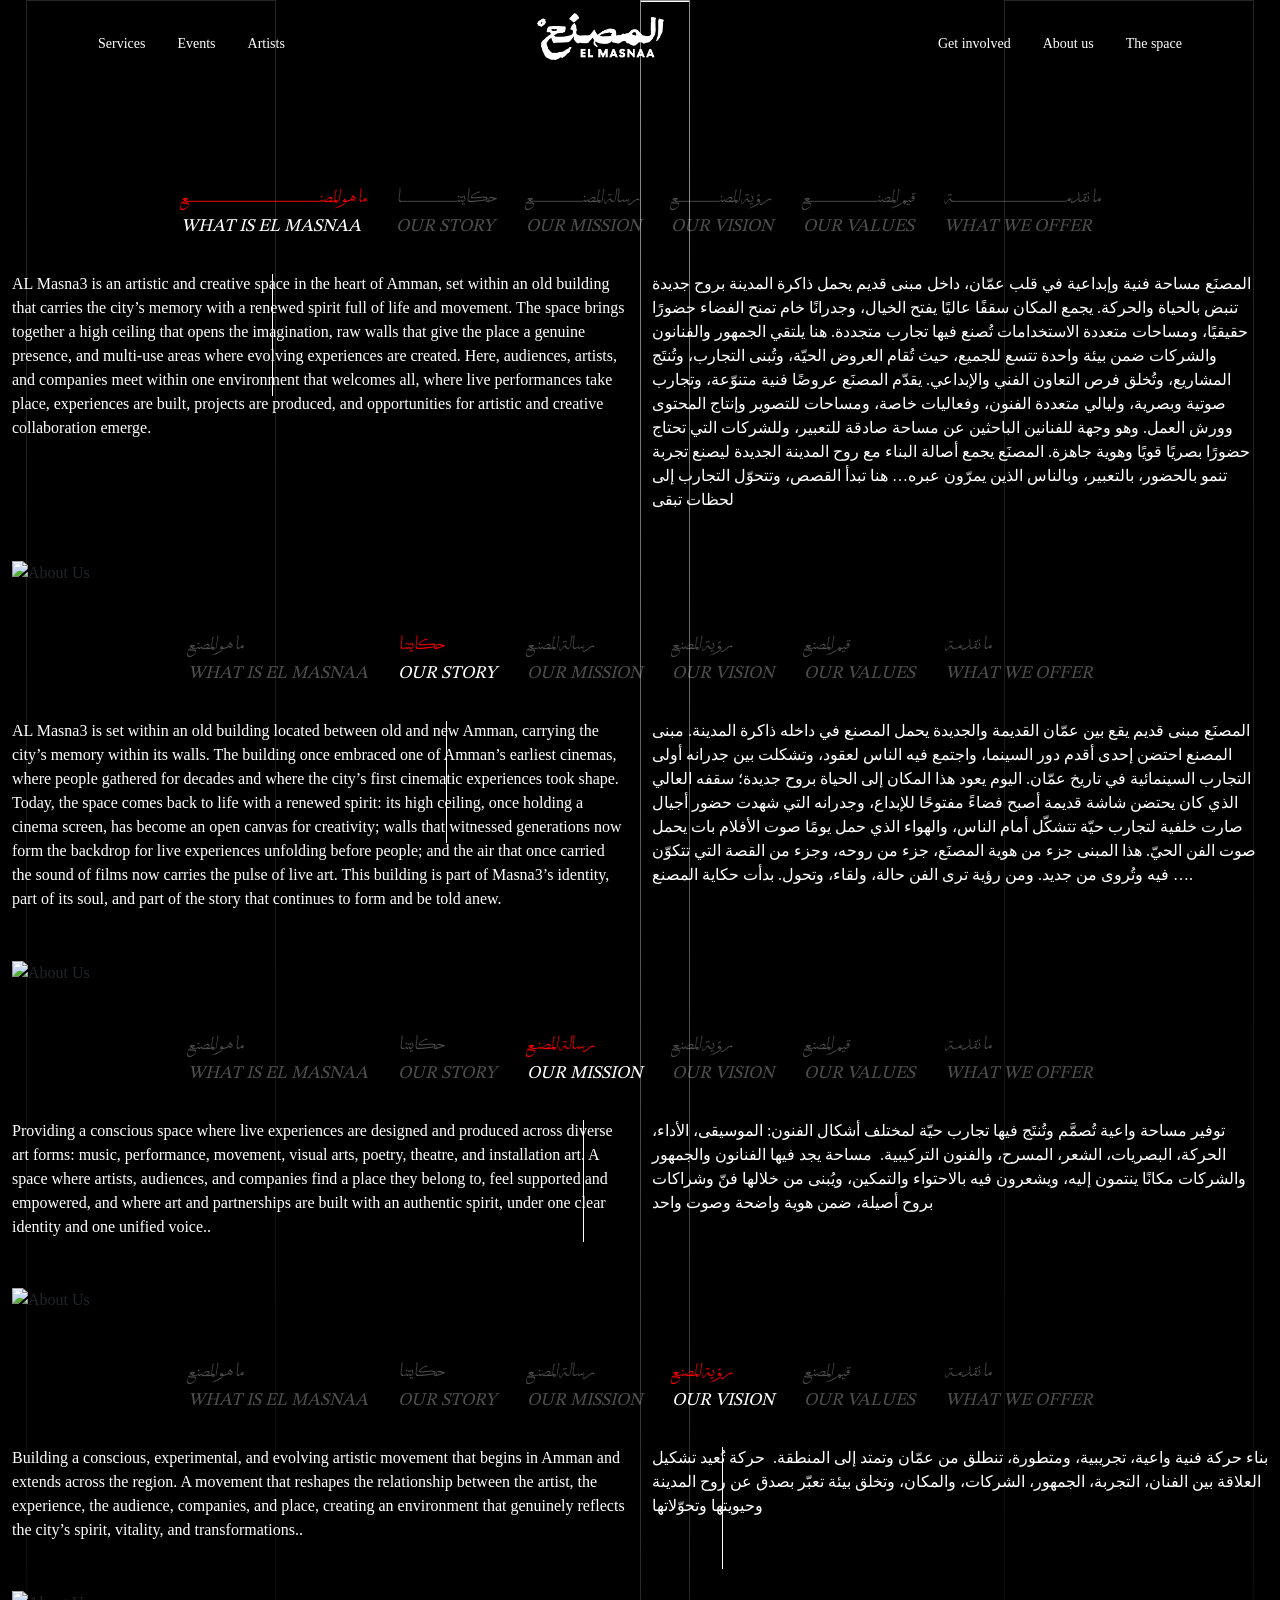
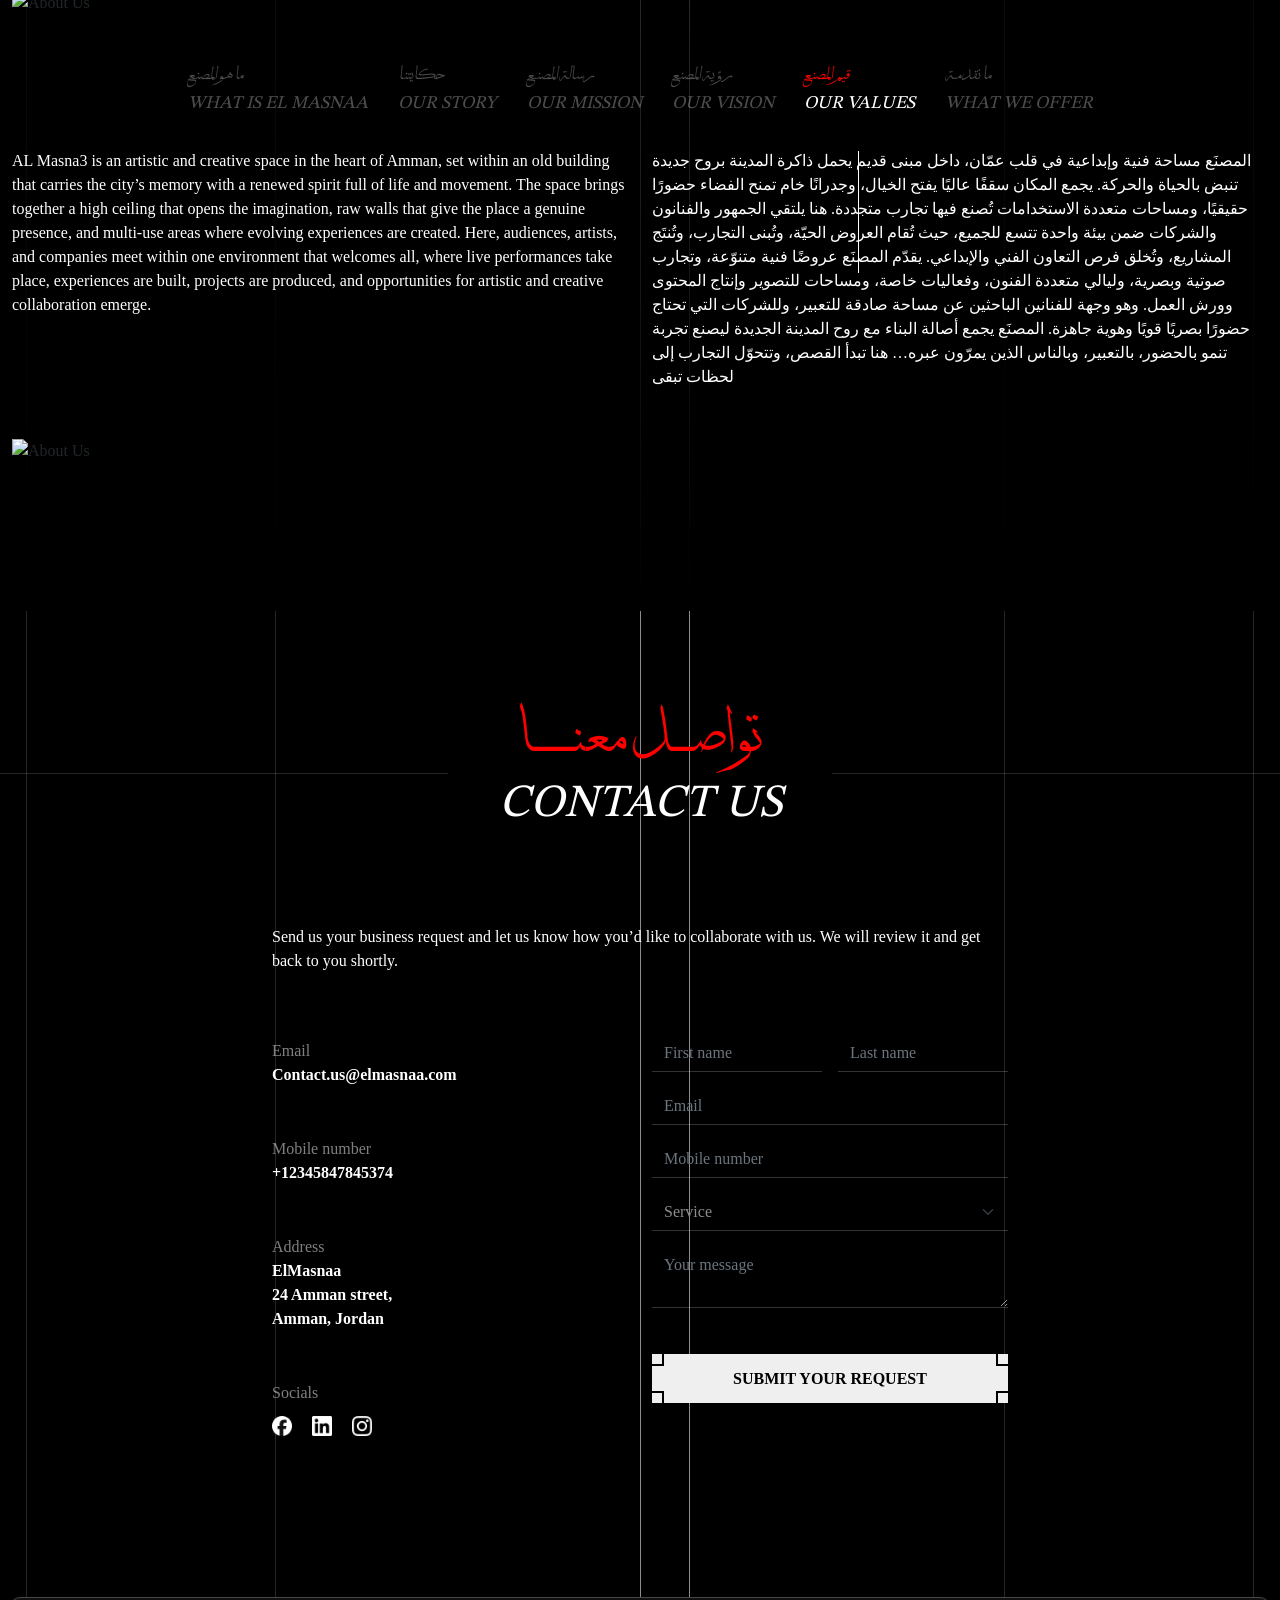
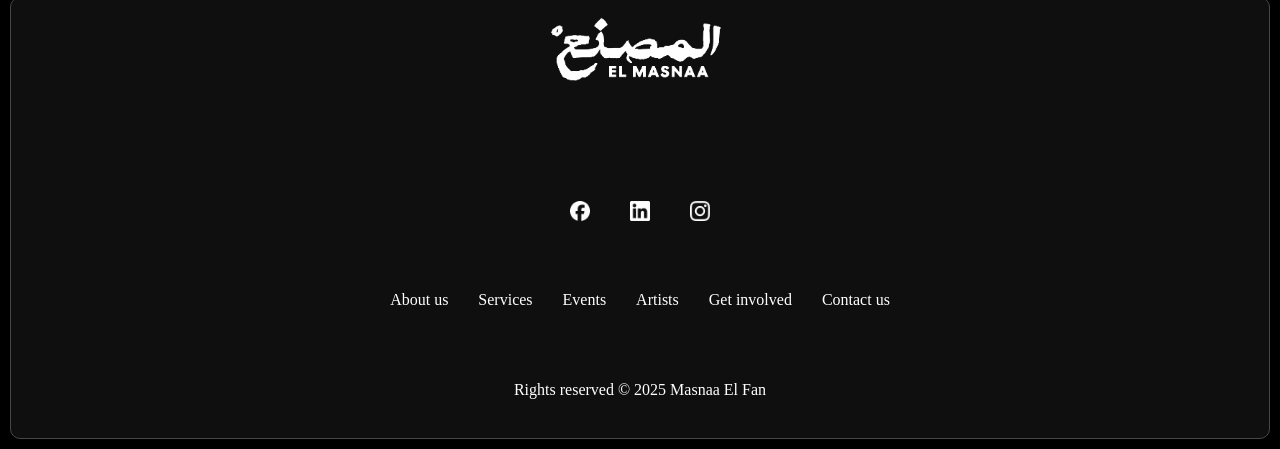
==== commit 2f9f6181: "4_3_upload" ====
--- a/about.html
+++ b/about.html
@@ -129,36 +129,38 @@
                 <div class="d-flex justify-content-center">
                     <ul class="list-about">
                         <li class="active">
-                           <p class="mb-0 title-about"> ما هو المصنـع </p>
+                           <p class="mb-0 title-about"> 
+                            ما هو المصنــــــــــــــــــــــــــــــــــــــــــــــــــــــــــــــــــع
+                           </p>
                             <p>What is El masnaa</p>
                         </li>
                          <li>
                            <a href="#story" class="text-decoration-none">
-                            <p class="mb-0 title-about"> حكايتنـا </p>
+                            <p class="mb-0 title-about"> حكايتنــــــــــــــــــــــــــــا </p>
                             <p>our story</p>
                            </a>
                         </li>
                          <li>
                             <a href="#mission" class="text-decoration-none">
-                                <p class="mb-0 title-about"> رسالة المصنــع </p>
+                                <p class="mb-0 title-about">  رسالة المصنـــــــــــــــــــــــــع  </p>
                             <p>Our mission</p>
                             </a>
                         </li>
                          <li>
                             <a href="#Vision" class="text-decoration-none">
-                                <p class="mb-0 title-about"> رؤية المصنـع </p>
+                                <p class="mb-0 title-about">   رؤية المصنـــــــــــــــــــــع </p>
                                 <p>Our Vision</p>
                             </a>
                         </li>
                          <li>
                            <a href="#Values" class="text-decoration-none">
-                               <p class="mb-0 title-about"> قيم المصنـع </p>
+                               <p class="mb-0 title-about">   قيم المصنــــــــــــــــــــــــــــــــــع </p>
                                <p>Our Values</p>
                            </a>
                         </li>
                          <li>
                            <a href="#offer" class="text-decoration-none">
-                               <p class="mb-0 title-about"> ما نقدمـة </p>
+                               <p class="mb-0 title-about">  ما نقدمــــــــــــــــــــــــــــــــــــــــــــــــــــــــة  </p>
                                <p>what we offer</p>
                            </a>
                         </li>
--- a/css/style.css
+++ b/css/style.css
@@ -36,21 +36,18 @@
 body {
   font-family: AvenirNext;
   background-color: var(--black-color);
-  
-}
-.font-ar{
+}
+.font-ar {
   font-family: Thuluth;
-font-weight: 400;
-font-size: 31px;
-
-}
-.font-en{
-  font-family: STIXTwoText;
-font-weight: 400;
-font-style: Italic;
-font-size: 23px;
-text-transform: uppercase;
-
+  font-weight: 400;
+  font-size: 31px;
+}
+.font-en {
+  font-family: STIXTwoText;
+  font-weight: 400;
+  font-style: Italic;
+  font-size: 23px;
+  text-transform: uppercase;
 }
 .title {
   text-transform: uppercase;
@@ -82,12 +79,25 @@
 /* landing */
 .landing {
   width: 100%;
-  height: 100vh;
-  background-image:
-    linear-gradient(180deg, rgba(0, 0, 0, 0) 0%, #000000 100%),
-    url("../image/banner.jpg");
-  background-size: cover;
-  background-position: center;
+  height: 850px;
+  position: relative;
+  z-index: -3;
+}
+.slider {
+  position: absolute;
+  top: 0;
+  left: 0;
+  width: 100%;
+}
+.carousel {
+  height: 850px;
+}
+.carousel-item img {
+  height: 850px;
+  object-fit: cover;
+}
+.carousel-caption {
+  bottom: 25%;
 }
 
 /* start scroll to top */
@@ -226,9 +236,22 @@
   text-align: center;
   text-transform: uppercase;
 }
+.list-about li .title-about {
+  font-family: Thuluth;
+  font-weight: 400;
+  font-size: 18px;
+}
+.list-about li p {
+  font-family: STIXTwoText;
+  font-weight: 400;
+  font-style: Italic;
+  font-size: 18px;
+  text-transform: uppercase;
+}
 
 .main-title {
   margin-bottom: 80px;
+  position: relative;
 }
 .main-title h1 {
   font-family: Thuluth;
@@ -297,6 +320,7 @@
   justify-content: center;
   align-items: center;
   padding: 50px;
+  /* z-index: 99999; */
 }
 .bg-involved .title-en {
   font-family: AvenirNext;
@@ -334,8 +358,8 @@
   color: white;
   font-weight: bold;
 }
-.p-contact{
-    font-family: AvenirNext;
+.p-contact {
+  font-family: AvenirNext;
 }
 .form-control,
 .form-select {
@@ -461,7 +485,6 @@
   padding: 16px 60px;
   margin-top: 30px;
   transition: all 0.5s ease;
-
   font-weight: 600;
   font-size: 16px;
   line-height: 107%;
@@ -523,3 +546,142 @@
   border-left: none;
   border-bottom: none;
 }
+
+.custom-btn2 {
+  background-color: var(--black-color);
+  color: white;
+  position: relative;
+  border: none;
+  padding: 16px 60px;
+  margin-top: 30px;
+  transition: all 0.5s ease;
+  font-weight: 600;
+  font-size: 16px;
+  line-height: 107%;
+  letter-spacing: -7%;
+  text-transform: uppercase;
+}
+
+/* Corner decorations */
+.custom-btn2::before,
+.custom-btn2::after {
+  content: "";
+  position: absolute;
+  width: 12px;
+  height: 12px;
+  border: 2px solid #fff;
+}
+
+/* Top Left */
+.custom-btn2::before {
+  top: 0px;
+  left: 0px;
+  border-left: none;
+  border-top: none;
+}
+
+/* Bottom Right */
+.custom-btn2::after {
+  bottom: 0px;
+  right: 0px;
+  border-right: none;
+  border-bottom: none;
+}
+
+/* Extra corners using span */
+.custom-btn2 span::before,
+.custom-btn2 span::after {
+  content: "";
+  position: absolute;
+  width: 12px;
+  height: 12px;
+  border: 2px solid #fff;
+}
+
+.custom-btn2 span::before {
+  top: 0px;
+  right: 0px;
+  border-right: none;
+  border-top: none;
+}
+
+.custom-btn2 span::after {
+  bottom: 0px;
+  left: 0px;
+  border-left: none;
+  border-bottom: none;
+}
+body {
+  position: relative;
+}
+
+body::before {
+  content: "";
+  width: 250px;
+  height: 100%;
+  position: absolute;
+  top: 0;
+  left: 2%;
+  background-color: transparent;
+  border: 1px solid #ffffff26;
+  z-index: -1;
+}
+body::after {
+  content: "";
+  width: 250px;
+  height: 100%;
+  position: absolute;
+  top: 0;
+  right: 2%;
+  background-color: transparent;
+  border: 1px solid #ffffff26;
+  z-index: -1;
+}
+.line {
+  width: 50px;
+  height: 100%;
+  position: absolute;
+  top: 0;
+  left: 50%;
+  background-color: transparent;
+  border: 1px solid #ffffff26;
+  z-index: -1;
+}
+ .main-title::before {
+  content: "";
+  width: 456px;
+  height: 1px;
+  position: absolute;
+  top: 54%;
+  left: -90px;
+  background-color: #ffffff26;
+}
+.main-title::after {
+  content: "";
+  width: 456px;
+  height: 1px;
+  position: absolute;
+  top: 54%;
+  right: -90px;
+  background-color: #ffffff26;
+}
+.involved-section .main-title::before{
+  left: 15px;
+  width: 500px;
+}
+.involved-section .main-title::after{
+  right: 15px;
+  width: 500px;
+}
+.artist-section .main-title::after,
+.artist-section .main-title::before{
+  width: 420px;
+}
+.project-section .main-title::after,
+.project-section .main-title::before{
+  width: 285px;
+}
+.contact-section .main-title::after,
+.contact-section .main-title::before{
+  width: 520px;
+}
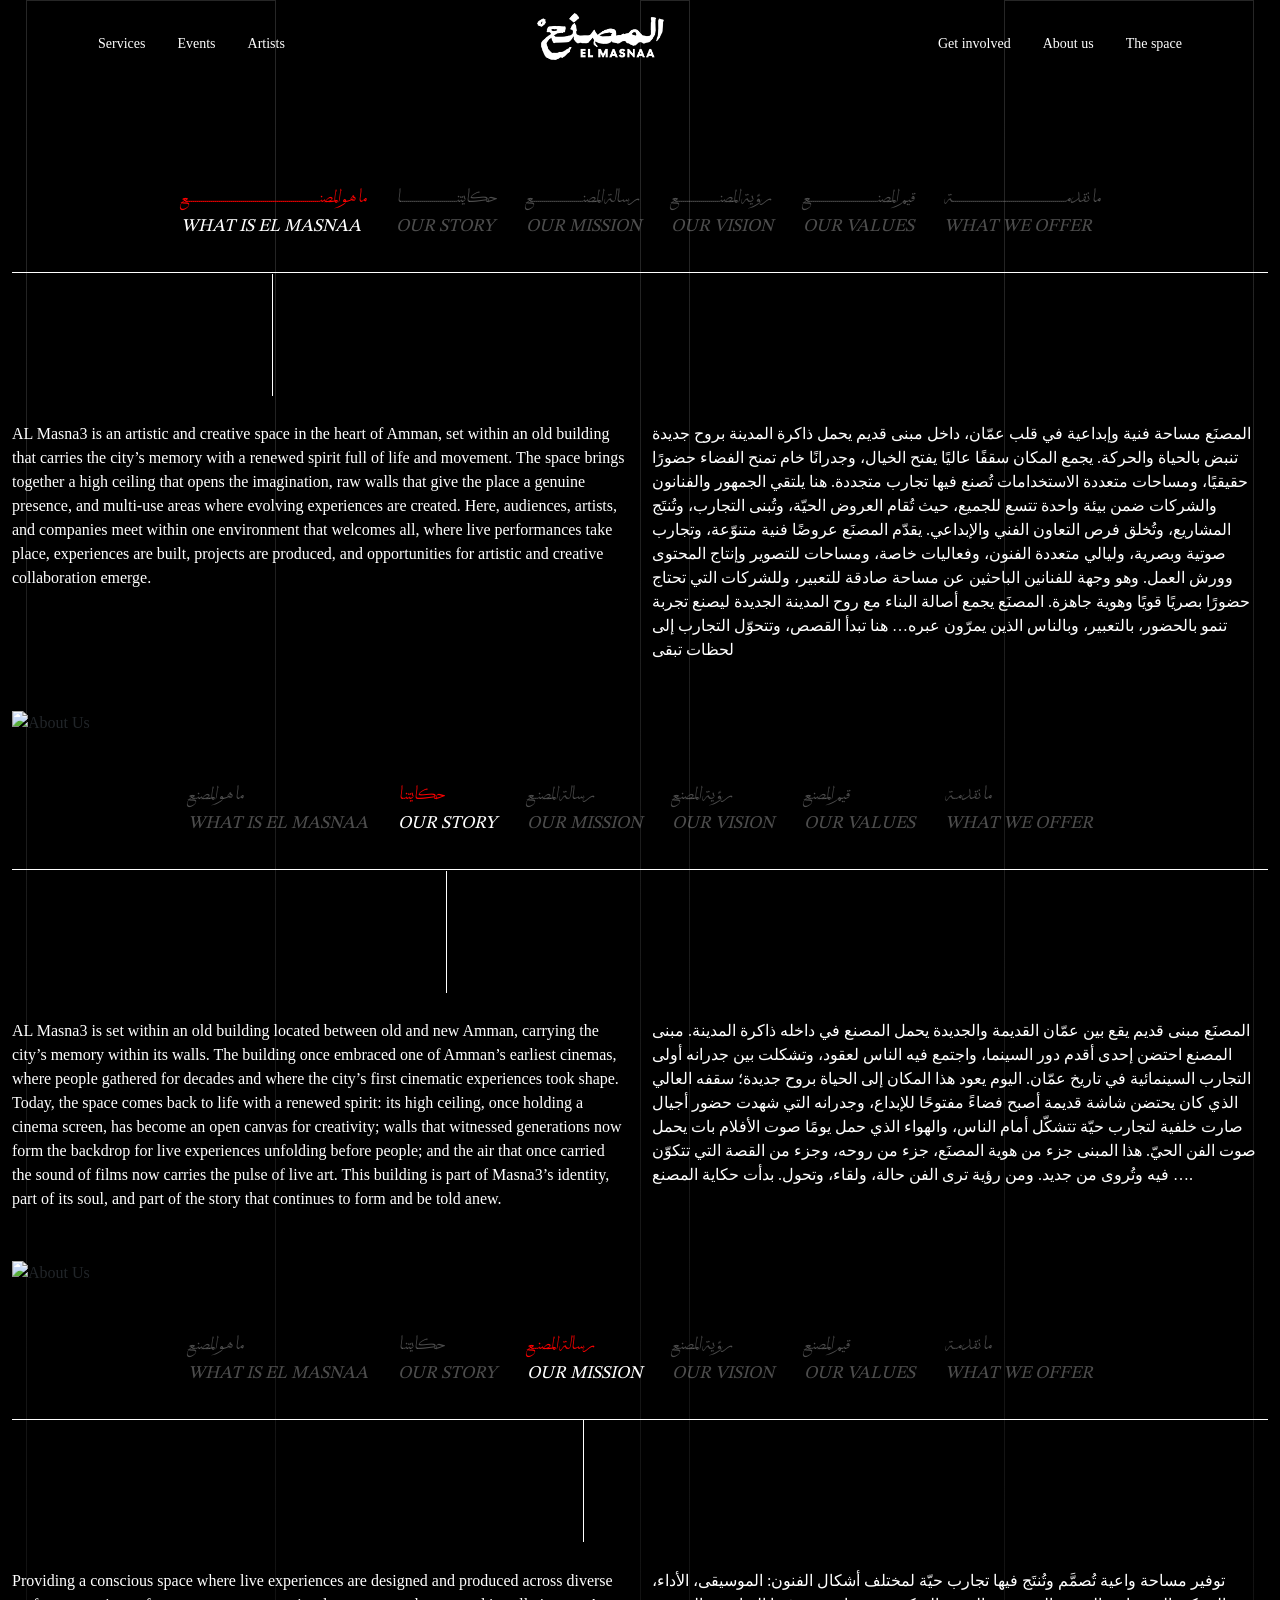
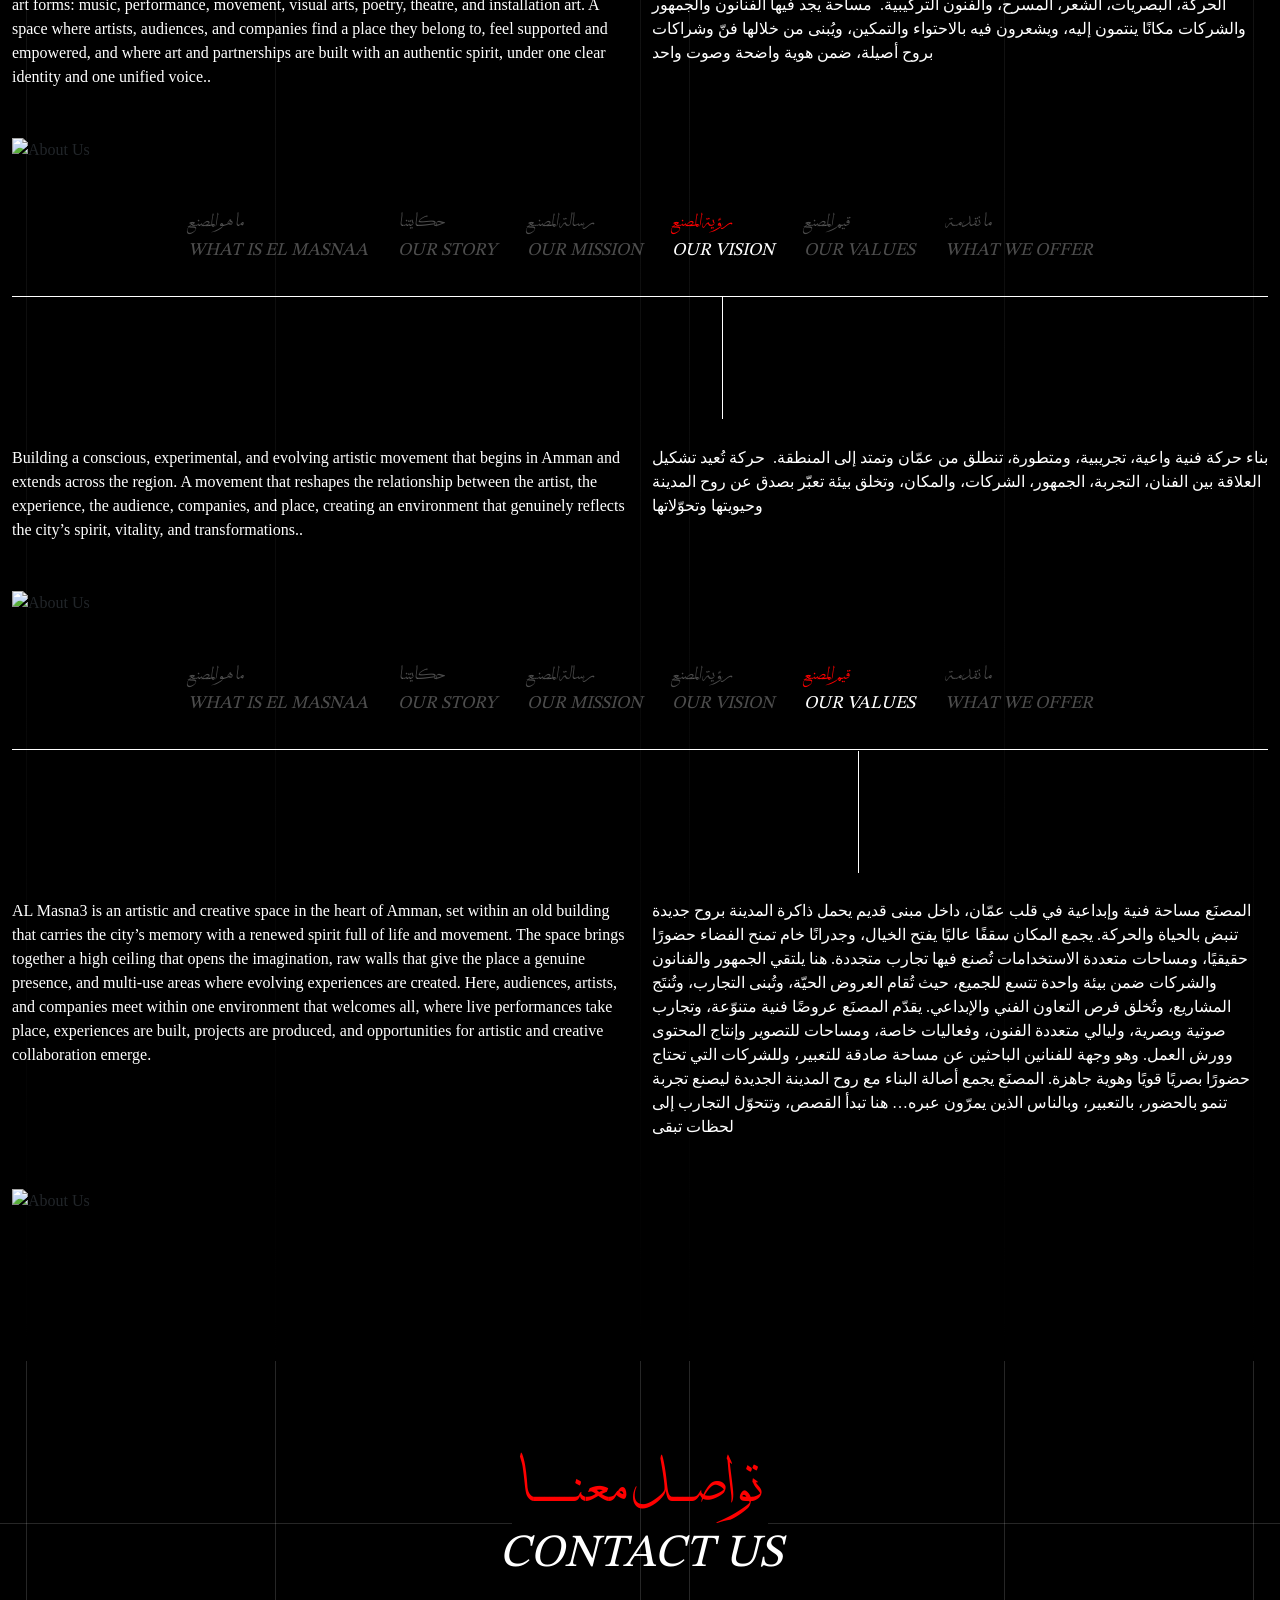
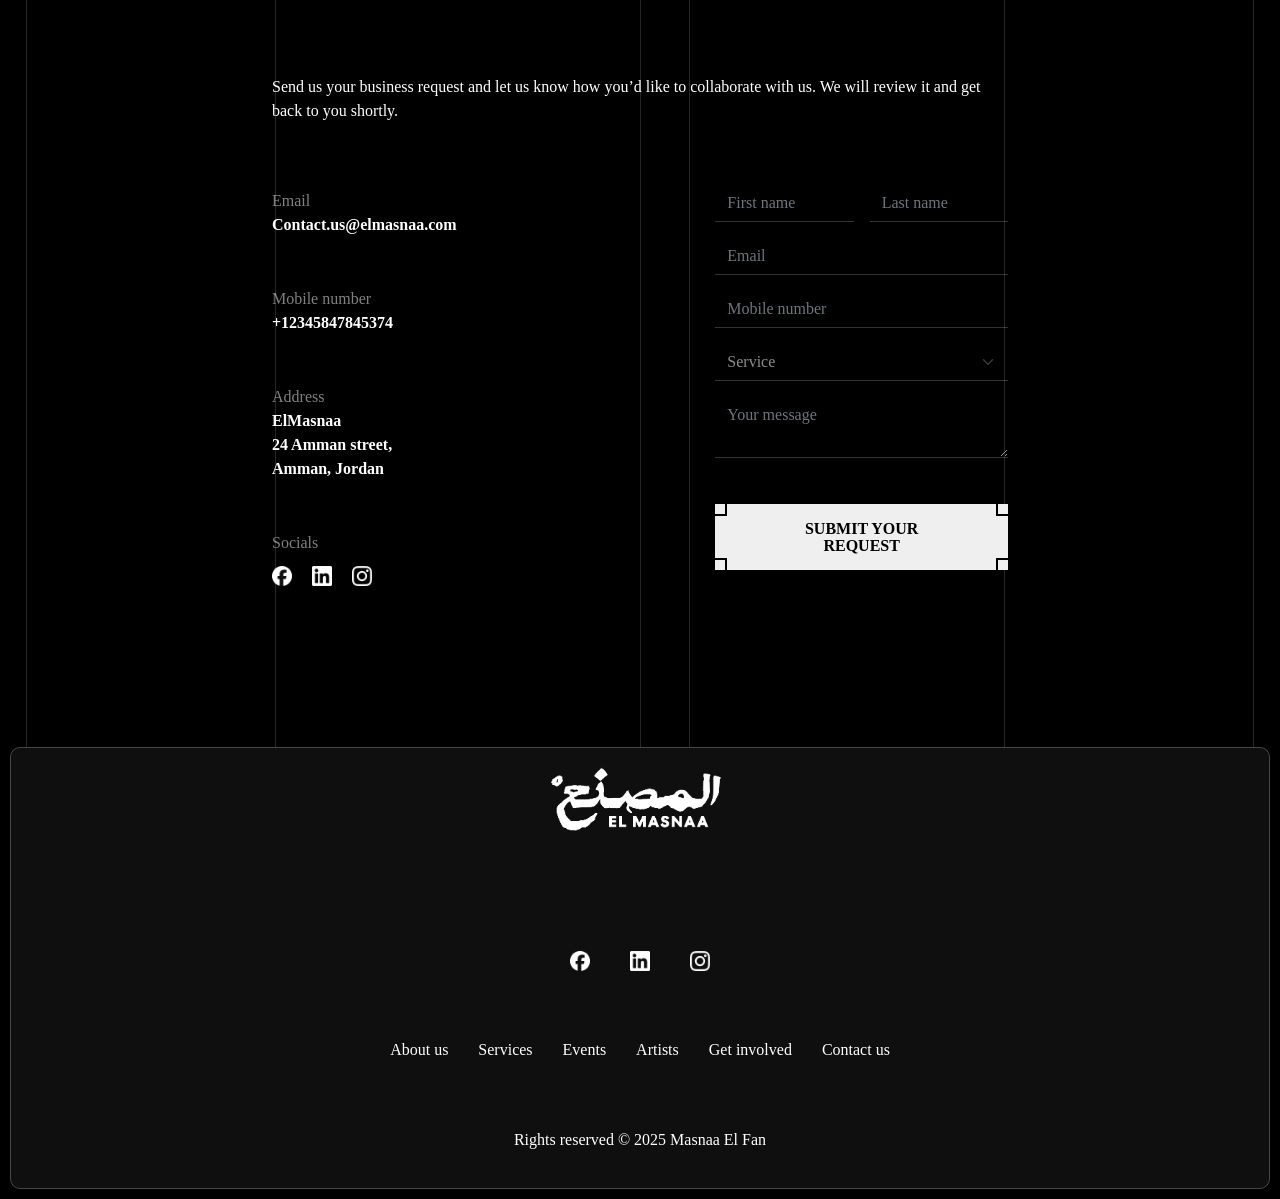
==== commit 7da2823d: "4_3_upload" ====
--- a/about.html
+++ b/about.html
@@ -22,7 +22,8 @@
 
         <link rel="stylesheet" href="css/style.css" />
     </head>
-    <body>
+    <body class="vector">
+        <div class="line"></div>
         <!-- <div class="loader">
         <img src="image/load.gif">
     </div> -->
@@ -166,7 +167,7 @@
                         </li>
                     </ul>
                 </div>
-                <div class="line"></div>
+                <div class="line-about"></div>
                 <div class="row wow bounceInUp" data-wow-duration="2s" data-wow-offset="200">
                     <div class="col-lg-6 col-12 text-white">
                         AL Masna3 is an artistic and creative space in the heart of Amman, set within an old building that carries the city’s memory with a renewed spirit full of life and movement. The space brings together a high ceiling that opens the imagination, raw walls that give the place a genuine presence, and multi-use areas where evolving experiences are created. Here, audiences, artists, and companies meet within one environment that welcomes all, where live performances take place, experiences are built, projects are produced, and opportunities for artistic and creative collaboration emerge.
@@ -223,7 +224,7 @@
                         </li>
                     </ul>
                 </div>
-                <div class="line"></div>
+                <div class="line-about"></div>
                 <div class="row wow bounceInUp" data-wow-duration="2s" data-wow-offset="200">
                     <div class="col-lg-6 col-12 text-white">
                         AL Masna3 is set within an old building located between old and new Amman, carrying the city’s memory within its walls. The building once embraced one of Amman’s earliest cinemas, where people gathered for decades and where the city’s first cinematic experiences took shape. Today, the space comes back to life with a renewed spirit: its high ceiling, once holding a cinema screen, has become an open canvas for creativity; walls that witnessed generations now form the backdrop for live experiences unfolding before people; and the air that once carried the sound of films now carries the pulse of live art. This building is part of Masna3’s identity, part of its soul, and part of the story that continues to form and be told anew.
@@ -281,7 +282,7 @@
                         </li>
                     </ul>
                 </div>
-                <div class="line"></div>
+                <div class="line-about"></div>
                 <div class="row wow bounceInUp" data-wow-duration="2s" data-wow-offset="200">
                     <div class="col-lg-6 col-12 text-white">
                         Providing a conscious space where live experiences are designed and produced across diverse art forms: music, performance, movement, visual arts, poetry, theatre, and installation art.
@@ -340,7 +341,7 @@
                         </li>
                     </ul>
                 </div>
-                <div class="line"></div>
+                <div class="line-about"></div>
                 <div class="row wow bounceInUp" data-wow-duration="2s" data-wow-offset="200">
                     <div class="col-lg-6 col-12 text-white">
                         Building a conscious, experimental, and evolving artistic movement that begins in Amman and extends across the region.
@@ -400,7 +401,7 @@
                         </li>
                     </ul>
                 </div>
-                <div class="line"></div>
+                <div class="line-about"></div>
                 <div class="row wow bounceInUp" data-wow-duration="2s" data-wow-offset="200">
                     <div class="col-lg-6 col-12 text-white">
                         AL Masna3 is an artistic and creative space in the heart of Amman, set within an old building that carries the city’s memory with a renewed spirit full of life and movement. The space brings together a high ceiling that opens the imagination, raw walls that give the place a genuine presence, and multi-use areas where evolving experiences are created. Here, audiences, artists, and companies meet within one environment that welcomes all, where live performances take place, experiences are built, projects are produced, and opportunities for artistic and creative collaboration emerge.
@@ -420,14 +421,14 @@
         </div>
 
 
-       <!-- contact us -->
-
-        <div class="padding-100">
+        <!-- contact us -->
+
+        <div class="padding-100 contact-section">
             <div class="container">
                 <div class="main-title wow fadeIn mb-5" data-wow-duration="1s"
                     data-wow-offset="200">
                     <h1 class="color-red text-center">
-                         تواصــــل معنــــــــا
+                        تواصــــل معنــــــــا
                     </h1>
                     <h3 class="text-center text-white">
                         Contact us
@@ -437,13 +438,14 @@
                     data-wow-offset="200">
                     <div class="col-lg-2 col-12"></div>
                     <div class="col-lg-8 col-12">
-                        <p class="text-white p-contact" style="margin-top: 50px;">
+                        <p class="text-white p-contact"
+                            style="margin-top: 50px;">
                             Send us your business request and let us know how
                             you’d like to collaborate with us. We will review it
                             and get back to you shortly.
                         </p>
                         <div class="row">
-                            <div class="col-lg-6 col-12">
+                            <div class="col-lg-7 col-12">
                                 <div class="contact-data">
                                     <p class="text-white">Email</p>
                                     <a
@@ -485,7 +487,7 @@
                                     </ul>
                                 </div>
                             </div>
-                            <div class="col-lg-6 col-12">
+                            <div class="col-lg-5 col-12">
                                 <form class="row g-3" style="margin-top: 30px;">
                                     <div class="col-md-6 col-12">
                                         <input type="text" class="form-control"
--- a/css/style.css
+++ b/css/style.css
@@ -77,6 +77,13 @@
 }
 
 /* landing */
+.landing-event-details{
+  background-image: url("../image/banner1.png");
+  background-size: cover;
+  background-position: center;
+  height: 1000px;
+  position: relative;
+}
 .landing {
   width: 100%;
   height: 850px;
@@ -407,11 +414,11 @@
   background-position: top;
   background-repeat: no-repeat;
 }
-.line {
+.line-about {
   height: 150px;
   position: relative;
 }
-.line::after {
+.line-about::after {
   content: "";
   position: absolute;
   top: 0;
@@ -611,11 +618,44 @@
   border-left: none;
   border-bottom: none;
 }
-body {
-  position: relative;
-}
-
-body::before {
+.title-event h1{
+  color: #FFF;
+text-align: center;
+font-family: AvenirNext;
+font-size: 42px;
+font-style: italic;
+font-weight: 400;
+line-height: 107%; /* 44.94px */
+text-transform: uppercase;
+}
+.title-event p{
+  color: #FFF;
+text-align: center;
+font-family: AvenirNext;
+font-size: 16px;
+font-style: italic;
+/* font-weight: 400; */
+line-height: normal;
+}
+/* .bg-event-details{
+  position: relative;
+} */
+.title-event{
+    width: 700px;
+    position: absolute;
+    left: 21%;
+    top: 42%;
+
+}
+
+
+/* draw vector */
+
+.vector {
+  position: relative;
+}
+
+.vector::before {
   content: "";
   width: 250px;
   height: 100%;
@@ -626,7 +666,7 @@
   border: 1px solid #ffffff26;
   z-index: -1;
 }
-body::after {
+.vector::after {
   content: "";
   width: 250px;
   height: 100%;
@@ -685,3 +725,9 @@
 .contact-section .main-title::before{
   width: 520px;
 }
+.image-vector{
+  position: absolute;
+left: 181px;
+bottom: 0;
+}
+
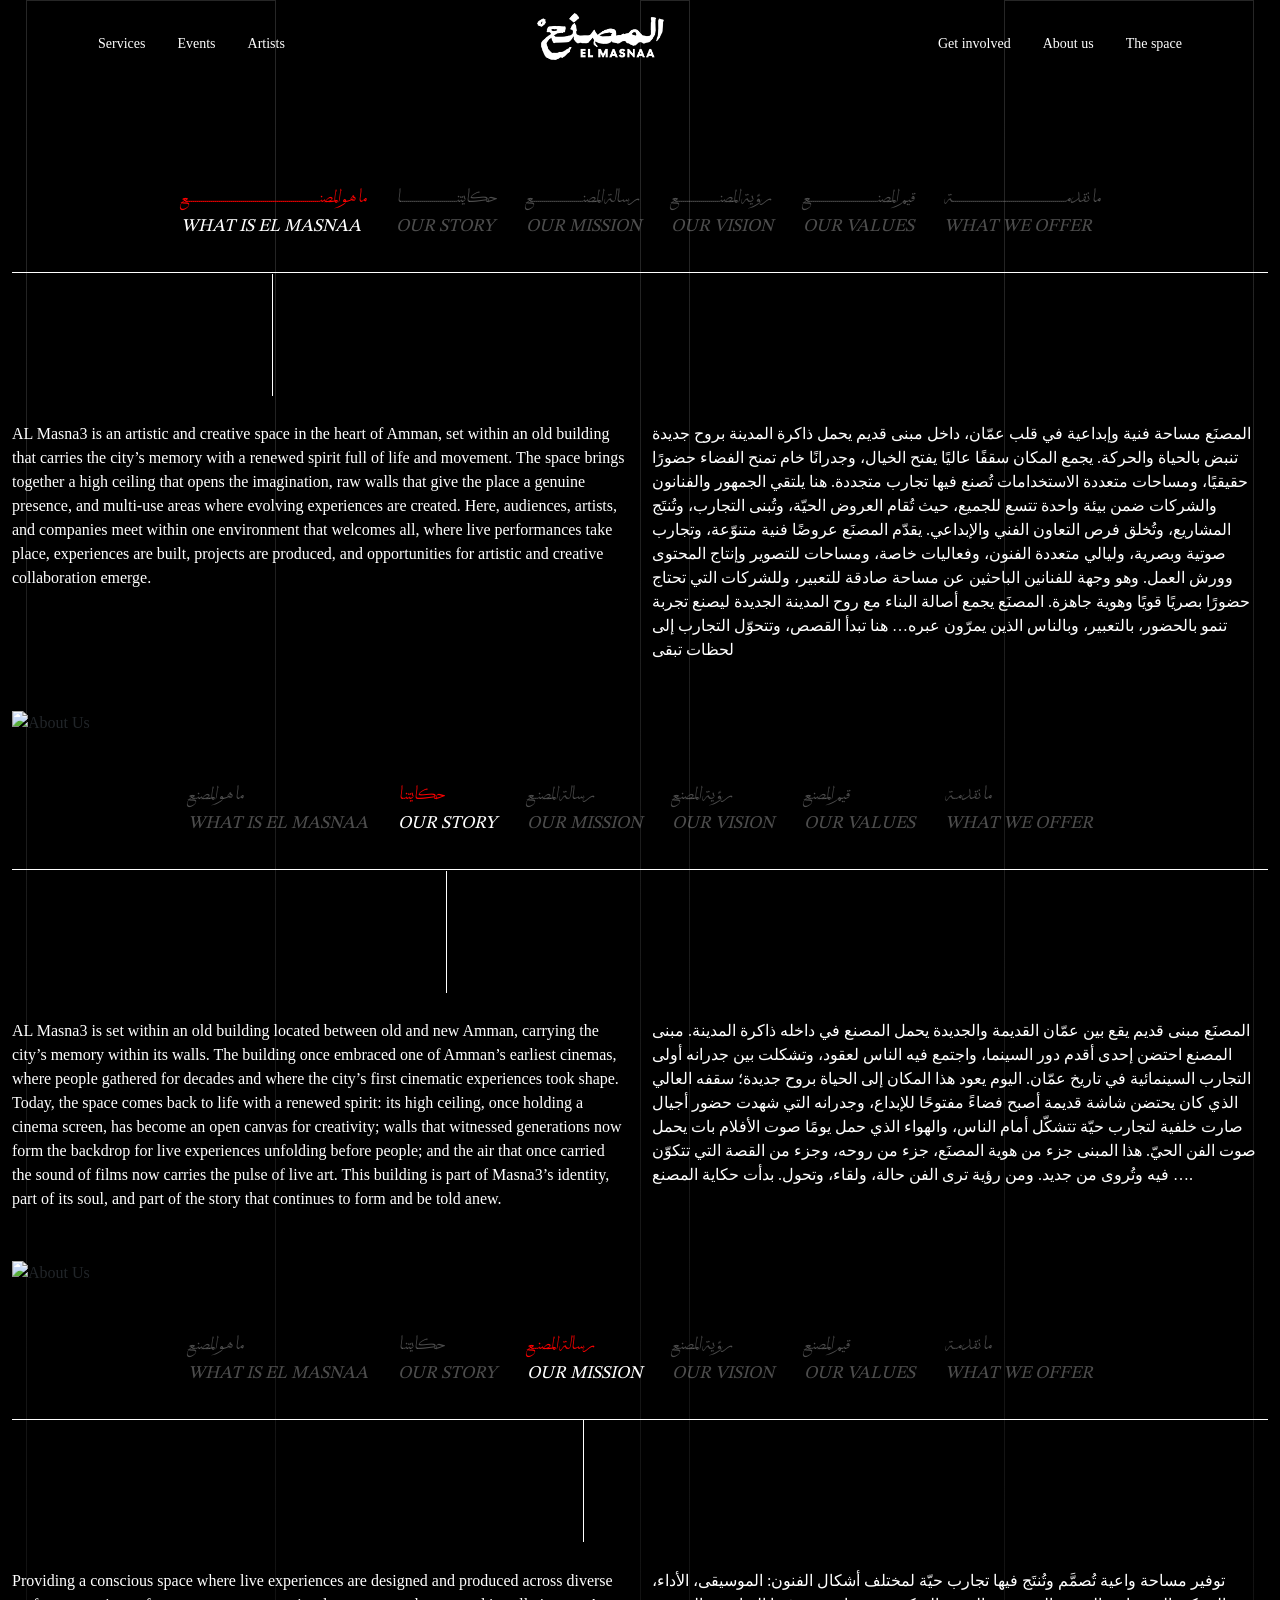
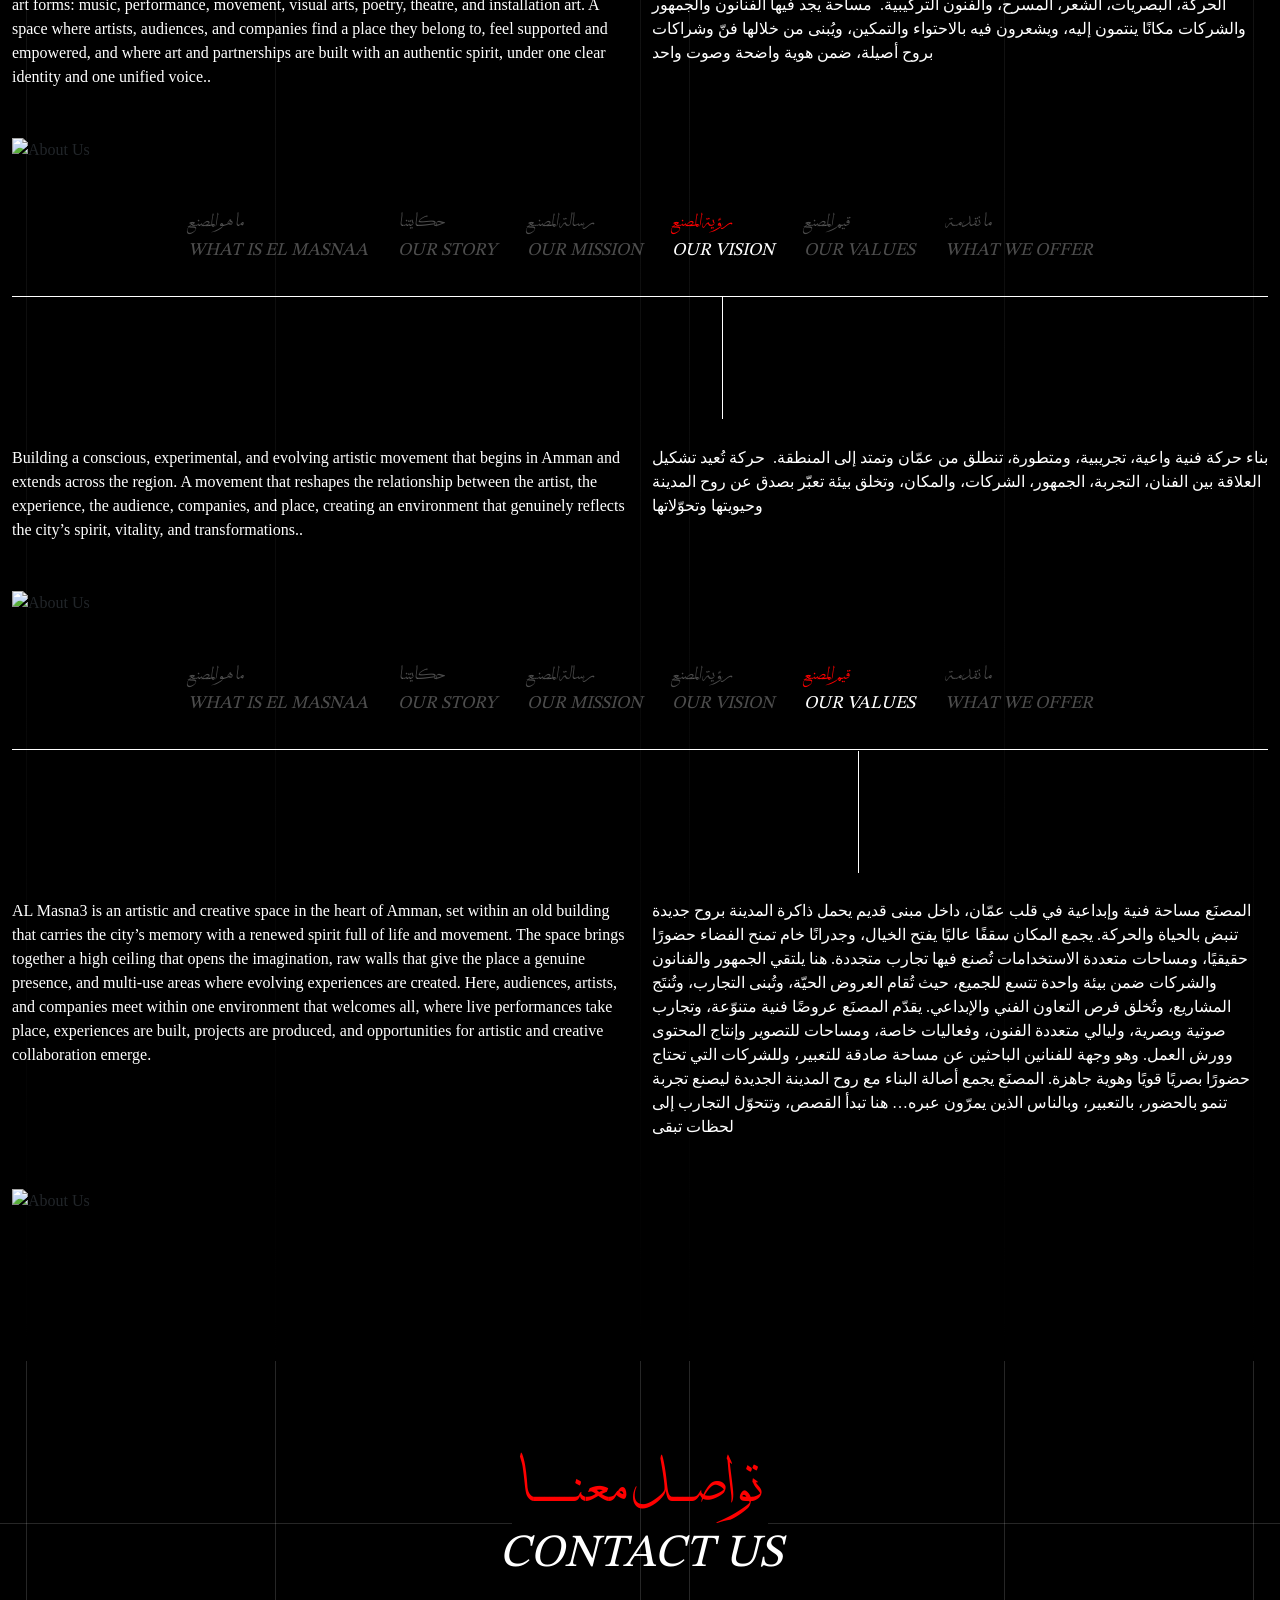
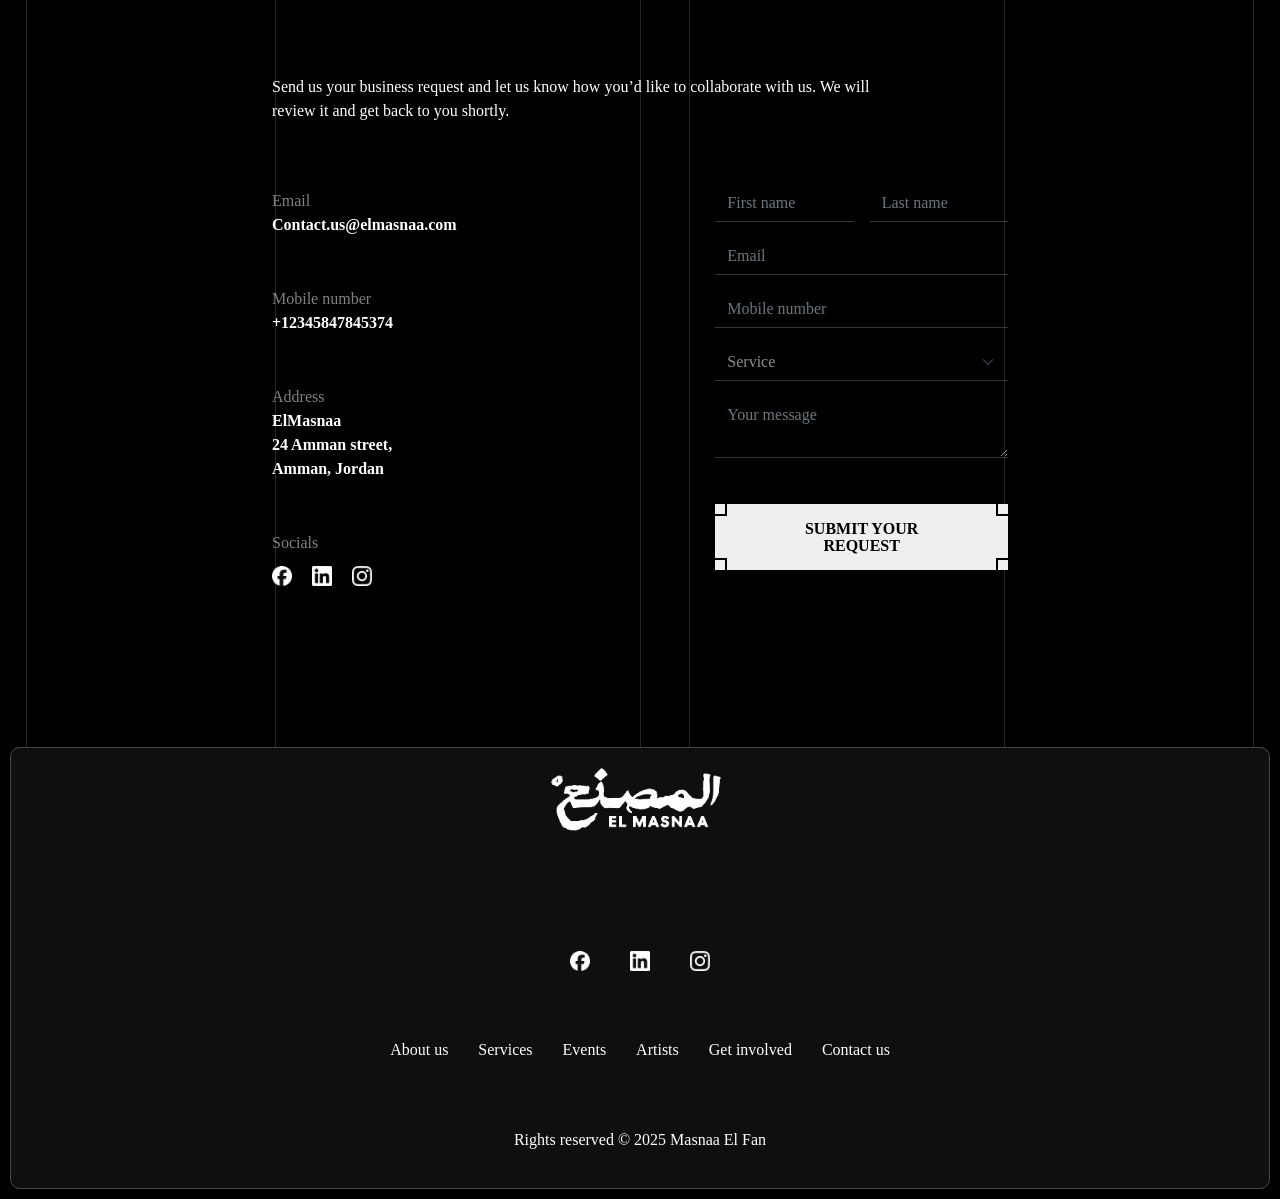
==== commit c3623f13: "8_3_upload" ====
--- a/about.html
+++ b/about.html
@@ -411,7 +411,7 @@
                     </div>
                     <div class="col-12">
                         <div class="pt-5 pb-5">
-                    <img src="image/about1.png" style="height: 300px;" alt="About Us">
+                    <img src="image/about2.png" style="height: 520px; width: 100%;" alt="About Us">
                 </div>
                     </div>
                 </div>
@@ -441,7 +441,7 @@
                         <p class="text-white p-contact"
                             style="margin-top: 50px;">
                             Send us your business request and let us know how
-                            you’d like to collaborate with us. We will review it
+                            you’d like to collaborate with us. We will <br> review it
                             and get back to you shortly.
                         </p>
                         <div class="row">
--- a/css/style.css
+++ b/css/style.css
@@ -55,7 +55,7 @@
 }
 .font-card {
   font-family: AvenirNext;
-  font-size: 20px;
+  font-size: 15px;
   text-align: center;
 }
 .padding-100 {
@@ -88,13 +88,14 @@
   width: 100%;
   height: 850px;
   position: relative;
-  z-index: -3;
 }
 .slider {
   position: absolute;
   top: 0;
   left: 0;
   width: 100%;
+  z-index: -3;
+
 }
 .carousel {
   height: 850px;
@@ -643,11 +644,43 @@
 .title-event{
     width: 700px;
     position: absolute;
-    left: 21%;
+    left: 23.5%;
     top: 42%;
 
 }
-
+.modal .form-control,
+.modal .form-select {
+  background-color: transparent;
+  border-radius: inherit;
+  border-bottom: 1px solid #00000033 !important;
+  border: none;
+  color: #898989;
+  margin-bottom: 10px;
+}
+.form-control:focus,
+.form-select:focus {
+  box-shadow: none !important;
+}
+.bg-comming-soon{
+  background-image: linear-gradient(180deg, rgba(0, 0, 0, 0.00) 0%, #000 100%), url("../image/banner.jpg");
+  background-size: cover;
+  background-position: center;
+  height: 100vh;
+  display: flex;
+  align-items: center;
+  justify-content: center;
+}
+.bg-comming-soon .main-title::after,
+.bg-comming-soon .main-title::before{
+  display: none;
+}
+.start-soon.vector::before,
+.start-soon.vector::after {
+  z-index: 1;
+}
+.start-soon .line{
+  z-index: 1;
+}
 
 /* draw vector */
 
@@ -717,6 +750,12 @@
 .artist-section .main-title::before{
   width: 420px;
 }
+.service .main-title::before{
+  left: 15px;
+}
+.service .main-title::after{
+  right: 15px;
+}
 .project-section .main-title::after,
 .project-section .main-title::before{
   width: 285px;
@@ -727,7 +766,7 @@
 }
 .image-vector{
   position: absolute;
-left: 181px;
+left: 230px;
 bottom: 0;
 }
 
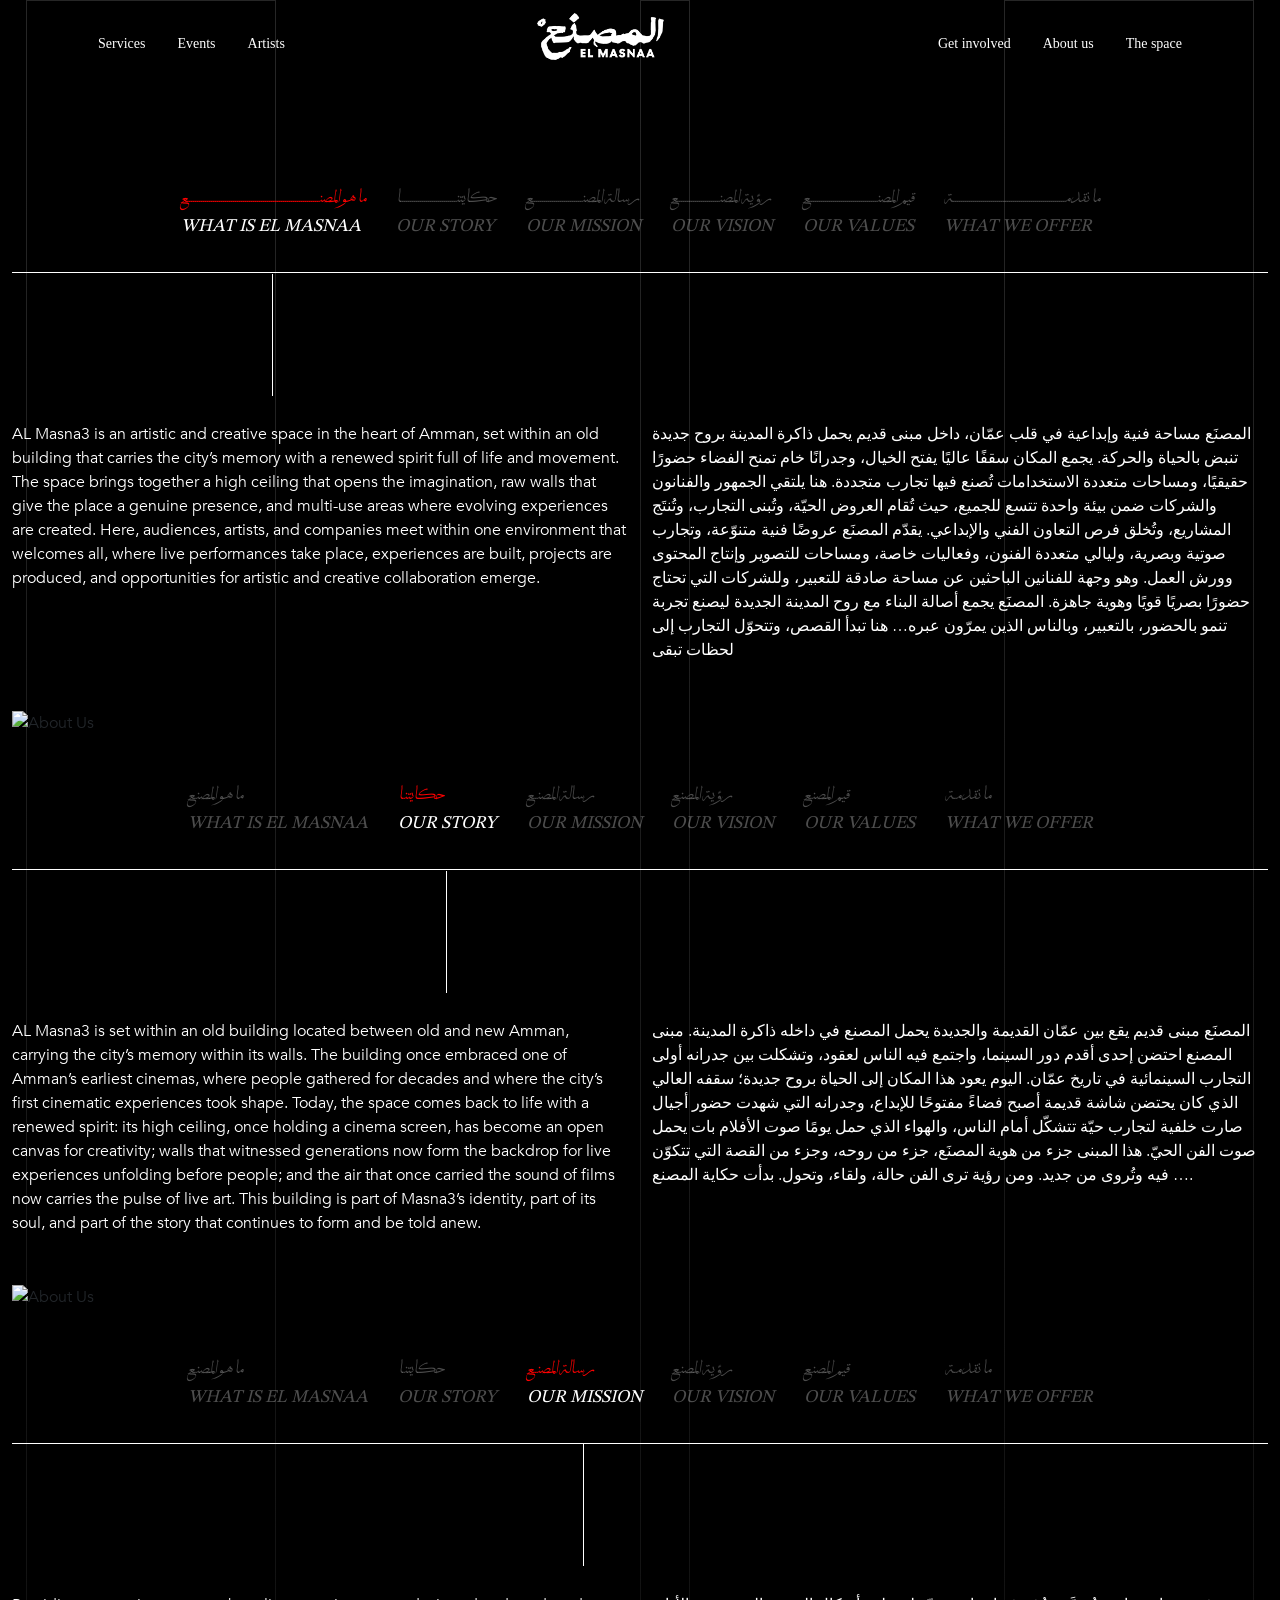
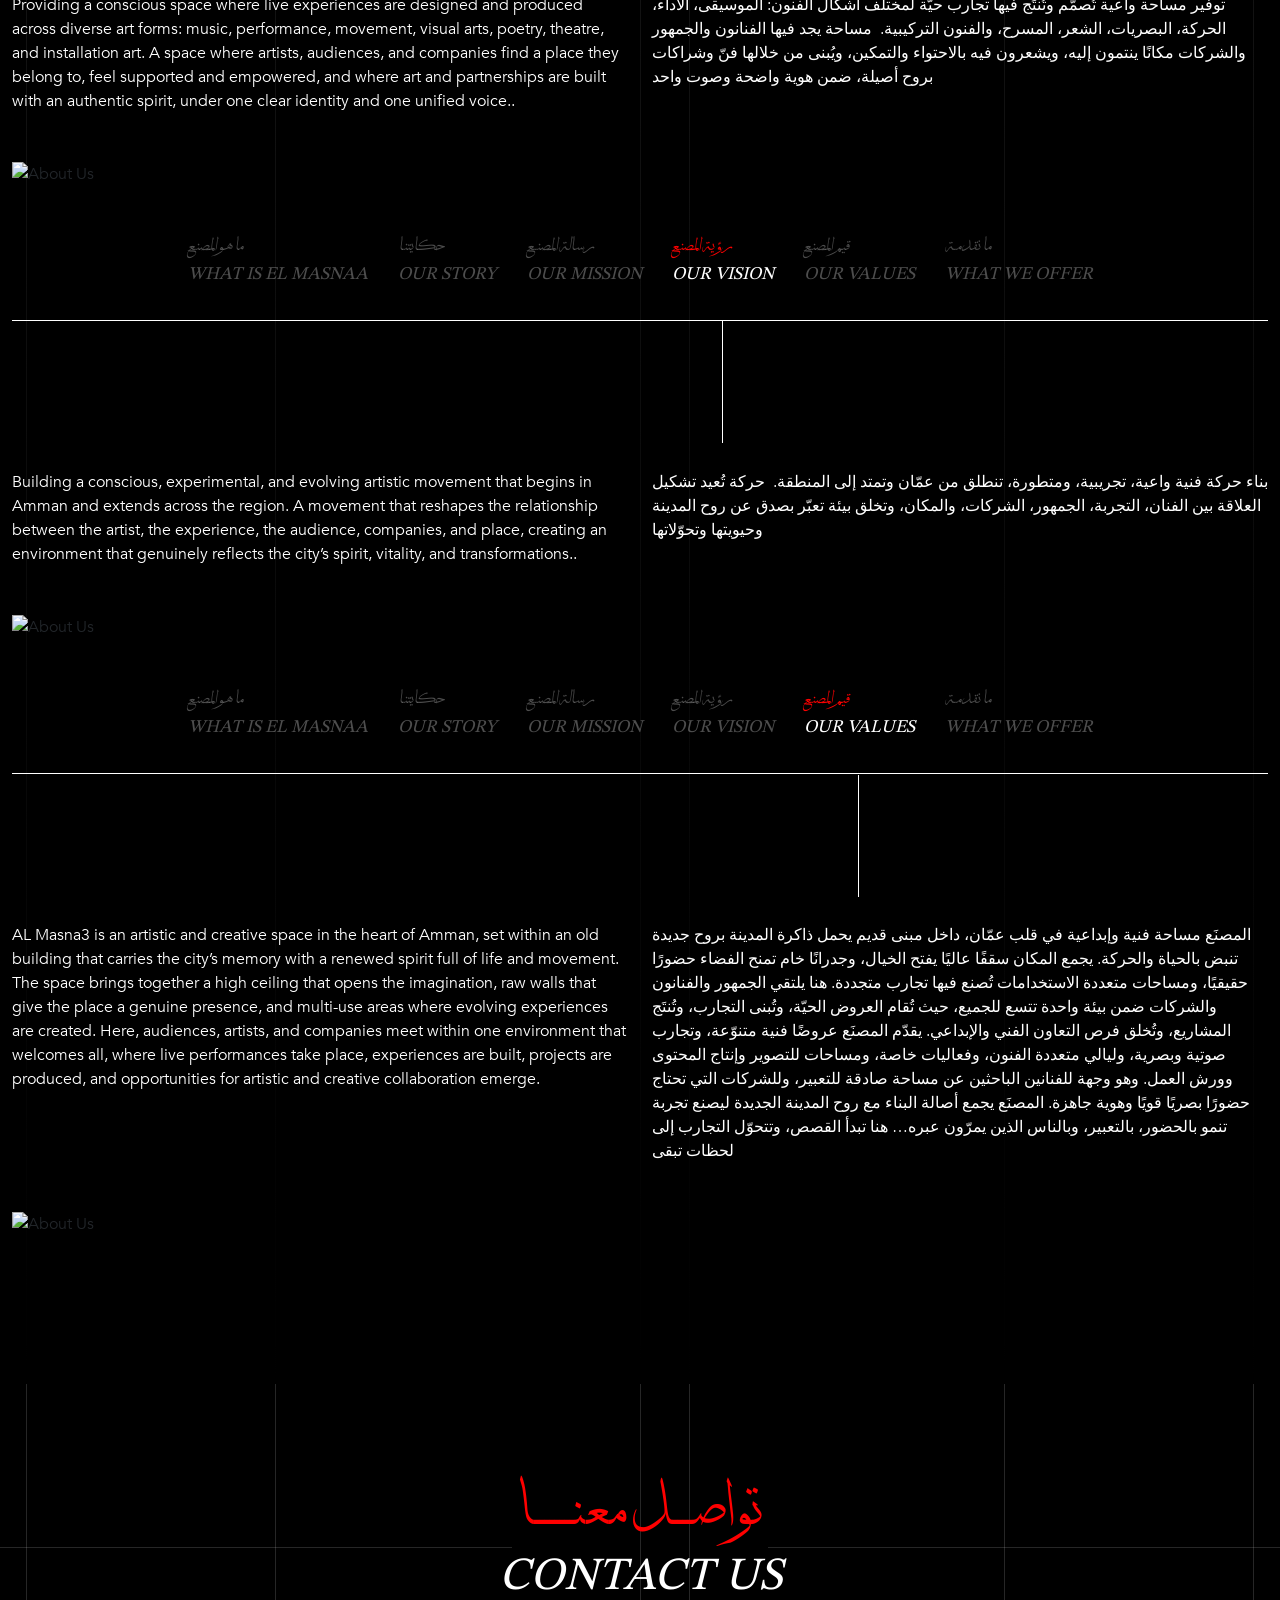
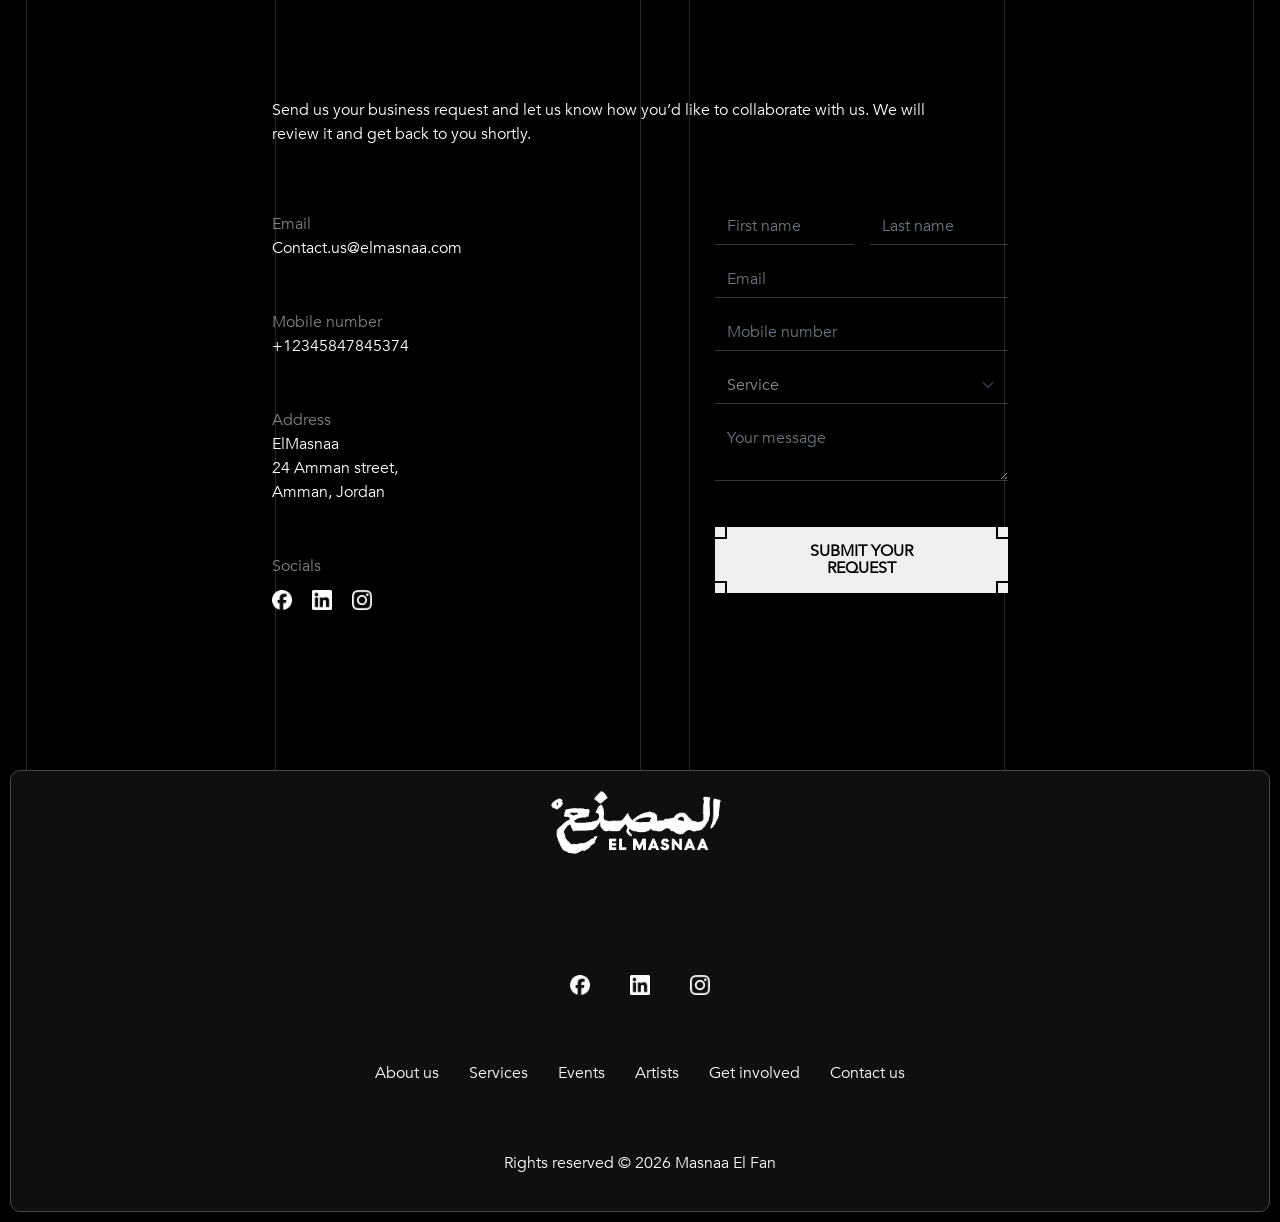
==== commit 38dd1879: "9_3_upload" ====
--- a/about.html
+++ b/about.html
@@ -541,12 +541,14 @@
             </div>
         </div>
 
-        <div class="footer">
+         <div class="footer">
             <div class="container">
-                <div class="d-flex justify-content-center wow fadeIn" data-wow-duration="2s" data-wow-offset="200">
+                <div class="d-flex justify-content-center wow fadeIn"
+                    data-wow-duration="2s" data-wow-offset="200">
                     <img src="image/logo.png" style="height: 80px;" alt="Logo">
                 </div>
-                <div class="d-flex justify-content-center" style="margin-top: 100px;">
+                <div class="d-flex justify-content-center"
+                    style="margin-top: 100px;">
                     <ul class="social-media" style="gap: 40px;">
                         <li>
                             <img src="image/facebook.png"
@@ -565,21 +567,46 @@
                         </li>
                     </ul>
                 </div>
-                <div style="margin: 50px 0;" class="d-flex flex-wrap justify-content-center">
+                <div style="margin: 50px 0;"
+                    class="d-flex flex-wrap justify-content-center">
                     <ul class="link-footer">
-                        <li>About us</li>
-                        <li>Services</li>
-                        <li>Events</li>
-                        <li>Artists</li>
-                        <li>Get involved</li>
-                        <li>Contact us</li>
+                        <li>
+                            <a href="about.html">
+                                About us
+                            </a>
+                        </li>
+                        <li>
+                            <a href="service.html">
+                                Services
+                            </a>
+                        </li>
+                        <li>
+                            <a href="event.html">
+                                Events
+                            </a>
+                        </li>
+                        <li>
+                            <a href="artist.html">
+                                Artists
+                            </a>
+                        </li>
+                        <li>
+                            <a href="involved.html">
+                                Get involved
+                            </a>
+                        </li>
+                        <li>
+                            <a href="contact.html">
+                                Contact us
+                            </a>
+                        </li>
                     </ul>
                 </div>
+                </div>
                 <p class="text-center text-white">
-                    Rights reserved © 2025 Masnaa El Fan
+                    Rights reserved © 2026 Masnaa El Fan
                 </p>
             </div>
-        </div>
 
         <!-- scroll to top -->
         <a href="#" class="scroll-top">
--- a/css/style.css
+++ b/css/style.css
@@ -34,8 +34,9 @@
 }
 
 body {
-  font-family: AvenirNext;
+  font-family: Avenir;
   background-color: var(--black-color);
+  font-weight: normal;
 }
 .font-ar {
   font-family: Thuluth;
@@ -77,7 +78,7 @@
 }
 
 /* landing */
-.landing-event-details{
+.landing-event-details {
   background-image: url("../image/banner1.png");
   background-size: cover;
   background-position: center;
@@ -95,7 +96,6 @@
   left: 0;
   width: 100%;
   z-index: -3;
-
 }
 .carousel {
   height: 850px;
@@ -105,7 +105,7 @@
   object-fit: cover;
 }
 .carousel-caption {
-  bottom: 25%;
+  bottom: 15%;
 }
 
 /* start scroll to top */
@@ -364,10 +364,9 @@
 .contact-data a {
   text-decoration: none;
   color: white;
-  font-weight: bold;
 }
 .p-contact {
-  font-family: AvenirNext;
+  font-family: Avenir;
 }
 .form-control,
 .form-select {
@@ -397,6 +396,14 @@
   flex-wrap: wrap;
   gap: 30px;
   color: white;
+}
+.link-footer a {
+  text-decoration: none;
+  color: white;
+  transition: all 0.5s ease;
+}
+.link-footer a:hover {
+  text-decoration: underline;
 }
 
 /* about page */
@@ -619,34 +626,37 @@
   border-left: none;
   border-bottom: none;
 }
-.title-event h1{
-  color: #FFF;
-text-align: center;
-font-family: AvenirNext;
-font-size: 42px;
-font-style: italic;
-font-weight: 400;
-line-height: 107%; /* 44.94px */
-text-transform: uppercase;
-}
-.title-event p{
-  color: #FFF;
-text-align: center;
-font-family: AvenirNext;
-font-size: 16px;
-font-style: italic;
-/* font-weight: 400; */
-line-height: normal;
-}
-/* .bg-event-details{
+.title-event h1 {
+  color: #fff;
+  text-align: center;
+  font-family: AvenirNext;
+  font-size: 42px;
+  font-style: italic;
+  font-weight: 400;
+  line-height: 107%; /* 44.94px */
+  text-transform: uppercase;
+}
+.title-event p {
+  color: #fff;
+  text-align: center;
+  font-family: AvenirNext;
+  font-size: 16px;
+  font-style: italic;
+  /* font-weight: 400; */
+  line-height: normal;
+}
+.bg-event-details {
+  background-image: url("../image/Vector.png");
+  background-repeat: no-repeat;
+  background-size: contain;
+  display: flex;
+  align-items: center;
+  justify-content: center;
+  margin-top: 150px;
   position: relative;
-} */
-.title-event{
-    width: 700px;
-    position: absolute;
-    left: 23.5%;
-    top: 42%;
-
+}
+.title-event {
+  padding: 200px;
 }
 .modal .form-control,
 .modal .form-select {
@@ -661,8 +671,10 @@
 .form-select:focus {
   box-shadow: none !important;
 }
-.bg-comming-soon{
-  background-image: linear-gradient(180deg, rgba(0, 0, 0, 0.00) 0%, #000 100%), url("../image/banner.jpg");
+.bg-comming-soon {
+  background-image:
+    linear-gradient(180deg, rgba(0, 0, 0, 0) 0%, #000 100%),
+    url("../image/banner.jpg");
   background-size: cover;
   background-position: center;
   height: 100vh;
@@ -671,17 +683,55 @@
   justify-content: center;
 }
 .bg-comming-soon .main-title::after,
-.bg-comming-soon .main-title::before{
+.bg-comming-soon .main-title::before {
   display: none;
 }
 .start-soon.vector::before,
 .start-soon.vector::after {
   z-index: 1;
 }
-.start-soon .line{
+.start-soon .line {
   z-index: 1;
 }
-
+.date-event {
+  background-color: #191919;
+  padding: 42px 35px;
+  border-radius: 8px;
+  border: 0.5px solid rgba(255, 255, 255, 0.5);
+  position: absolute;
+  right: 6px;
+  top: 3px;
+}
+.time-event{
+ background-color: #191919;
+  padding: 42px 44px;
+  border-radius: 8px;
+  border: 0.5px solid rgba(255, 255, 255, 0.5);
+  position: absolute;
+  left: 6px;
+  top: 3px;
+}
+
+.date-event p,
+.time-event p {
+  color: #fff;
+  font-family: Avenir;
+  font-size: 23px;
+  font-style: italic;
+  font-weight: 400;
+  line-height: normal;
+  margin-bottom: 0;
+}
+.date-event h6,
+.time-event h6 {
+  color: #fff;
+  font-family: Momken;
+  font-size: 23px;
+  font-style: normal;
+  font-weight: 400;
+  line-height: normal;
+  margin-bottom: 0;
+}
 /* draw vector */
 
 .vector {
@@ -720,7 +770,7 @@
   border: 1px solid #ffffff26;
   z-index: -1;
 }
- .main-title::before {
+.main-title::before {
   content: "";
   width: 456px;
   height: 1px;
@@ -738,35 +788,46 @@
   right: -90px;
   background-color: #ffffff26;
 }
-.involved-section .main-title::before{
+.involved-section .main-title::before,
+.event .main-title::before {
   left: 15px;
   width: 500px;
 }
-.involved-section .main-title::after{
+.involved-section .main-title::after,
+.event .main-title::after {
   right: 15px;
   width: 500px;
 }
 .artist-section .main-title::after,
-.artist-section .main-title::before{
+.artist-section .main-title::before {
   width: 420px;
 }
-.service .main-title::before{
+.service .main-title::before {
   left: 15px;
 }
-.service .main-title::after{
+.service .main-title::after {
   right: 15px;
 }
 .project-section .main-title::after,
-.project-section .main-title::before{
+.project-section .main-title::before {
   width: 285px;
 }
 .contact-section .main-title::after,
-.contact-section .main-title::before{
+.contact-section .main-title::before {
   width: 520px;
 }
-.image-vector{
-  position: absolute;
-left: 230px;
-bottom: 0;
-}
-
+.image-vector {
+  position: absolute;
+  left: 230px;
+  bottom: 0;
+}
+
+@media (max-width: 992px) {
+  .vector::before,
+  .vector::after,
+  .line,
+  .main-title::before,
+  .main-title::after {
+    display: none;
+  }
+}
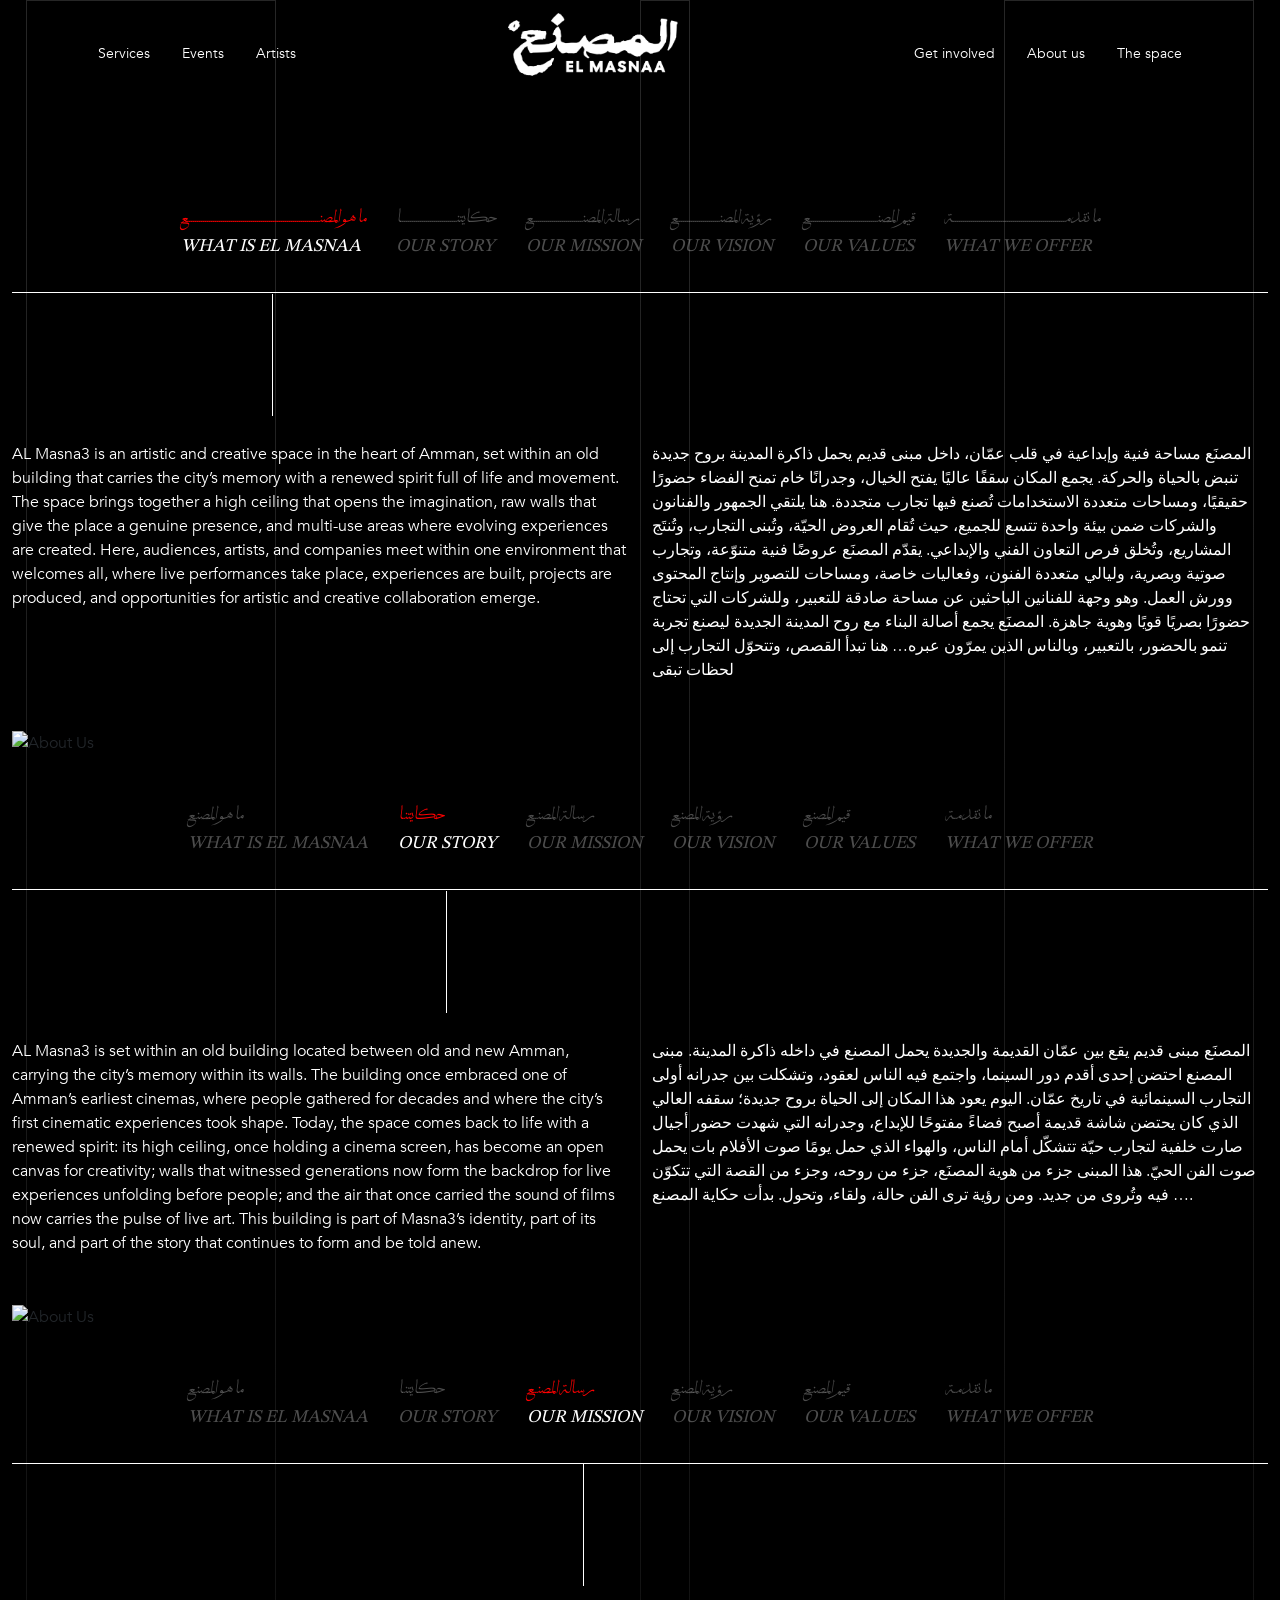
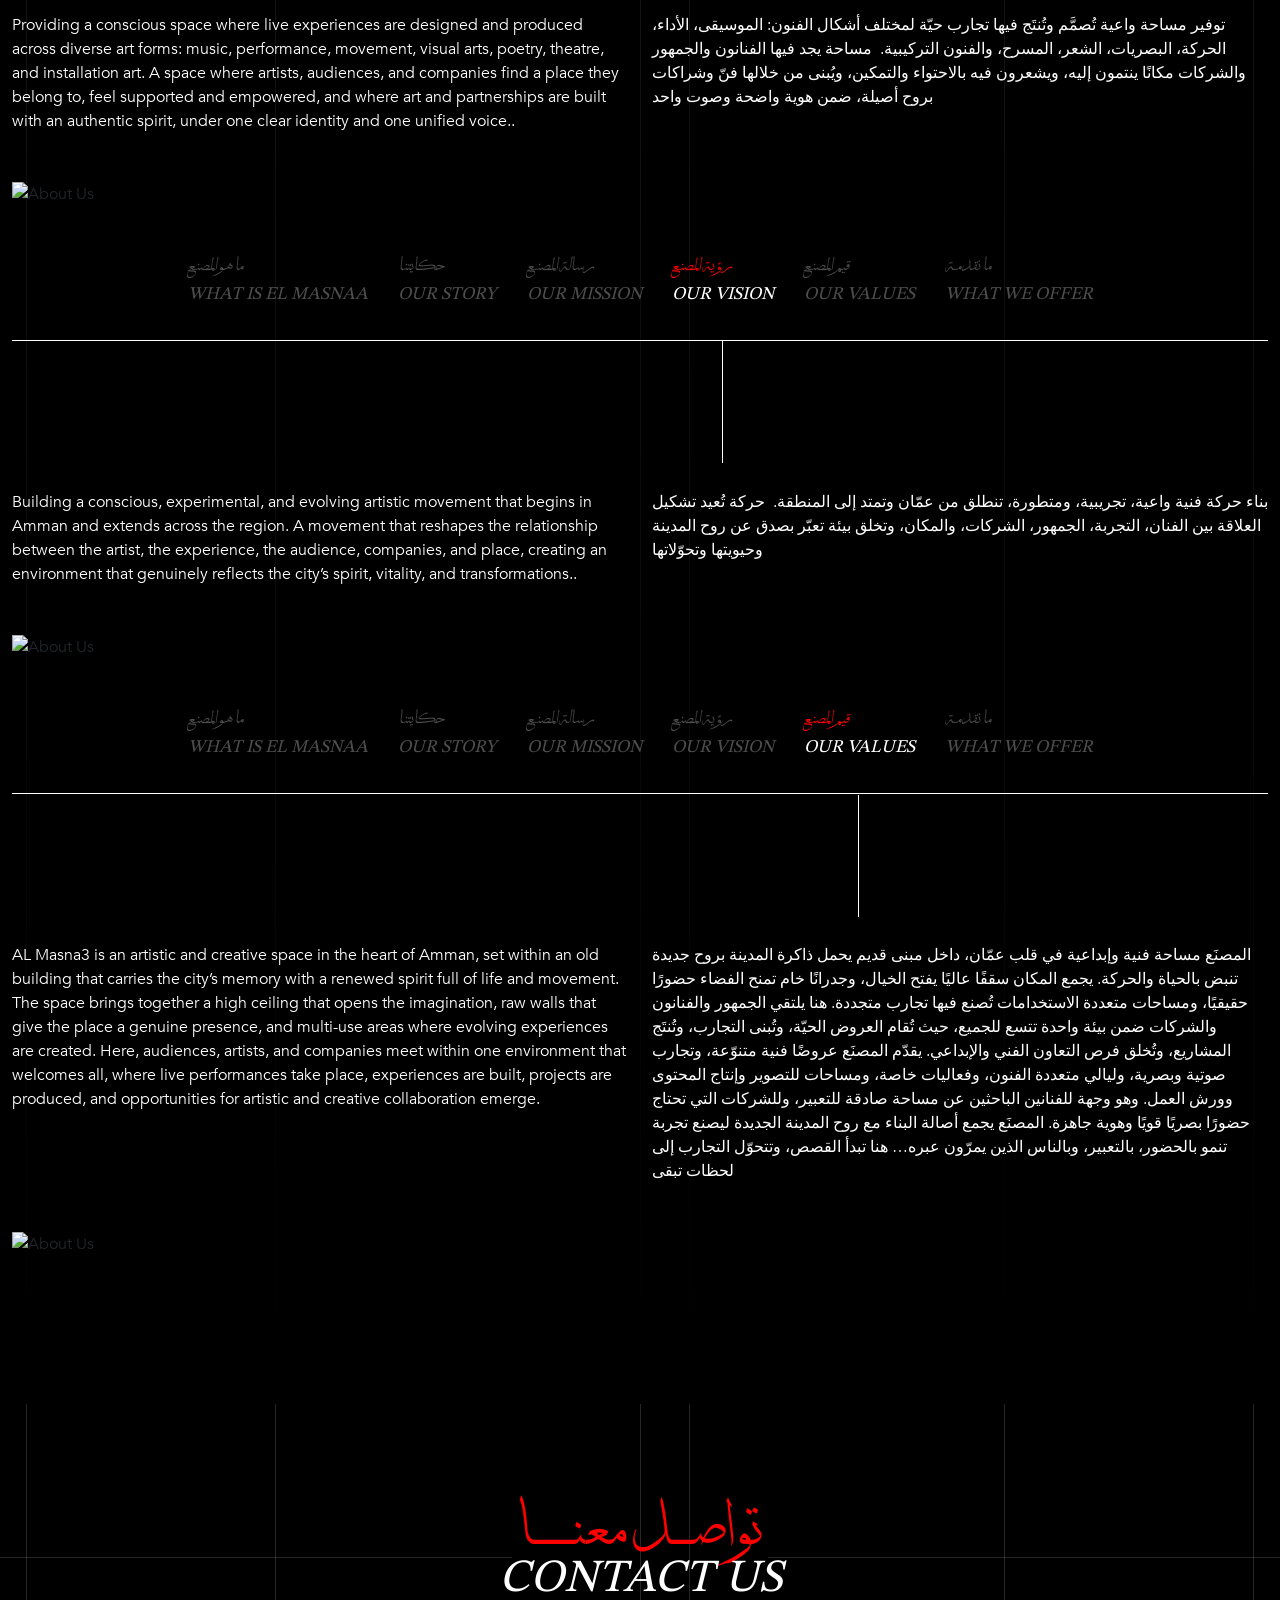
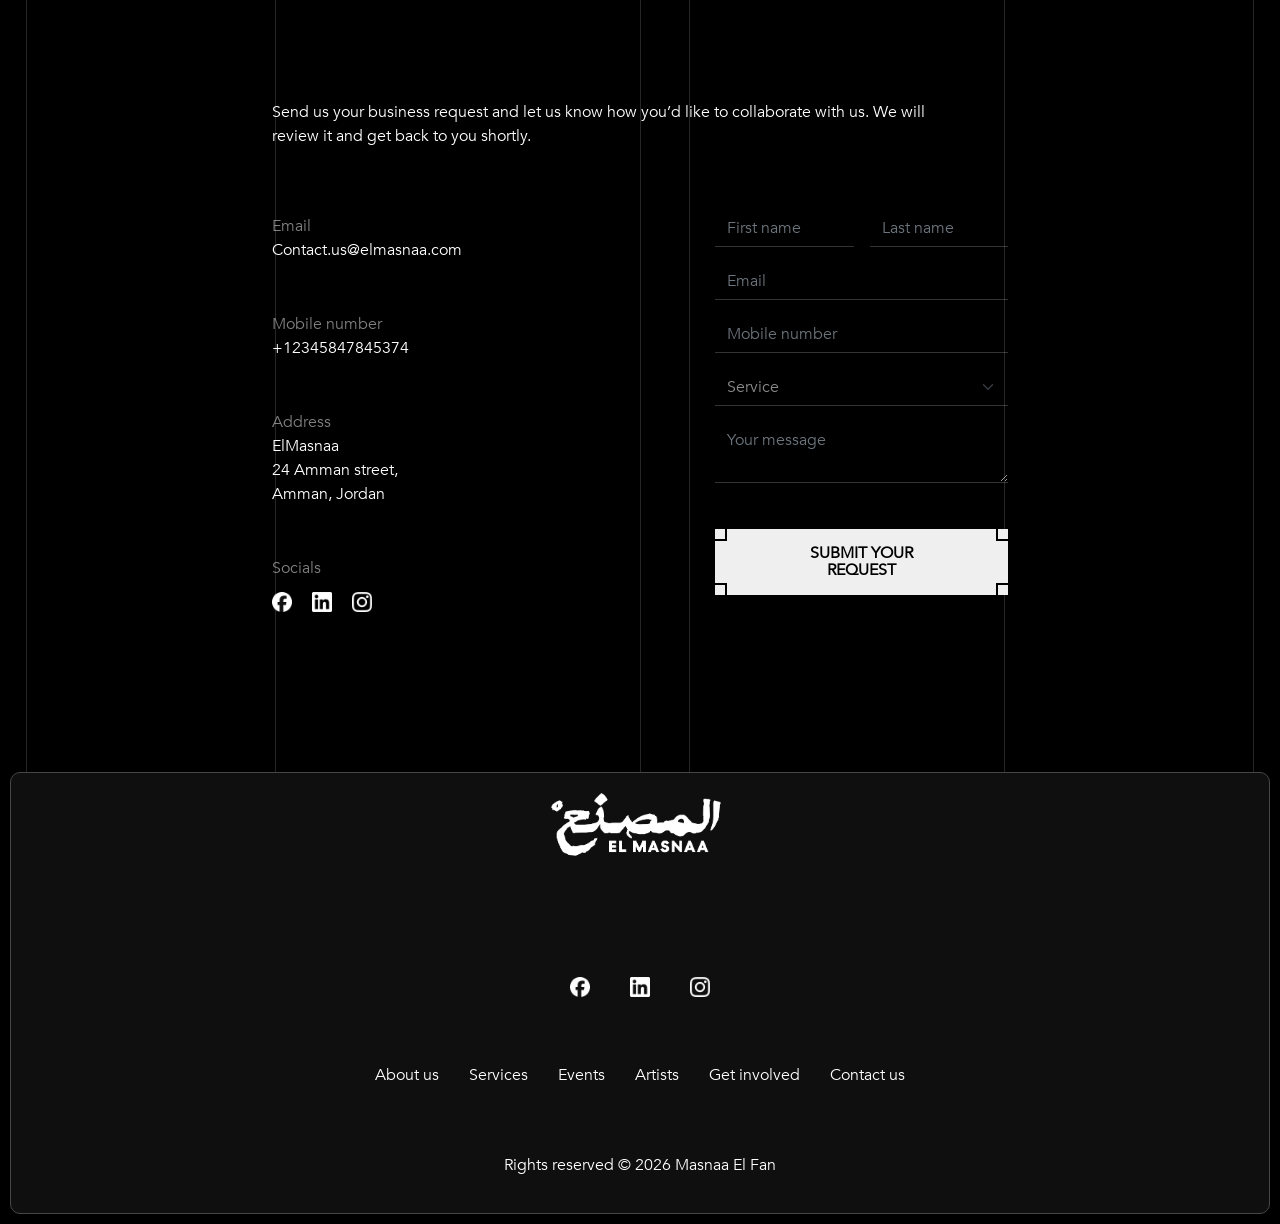
==== commit 1b0a2f57: "10_3_upload" ====
--- a/about.html
+++ b/about.html
@@ -102,7 +102,7 @@
                             src="image/logo.png"
                             alt="logo"
                             class="logo"
-                            style="height: 60px" />
+                            style="height: 80px" />
                     </a>
                     <ul class="navbar-nav">
                             <li class="nav-item">
--- a/css/style.css
+++ b/css/style.css
@@ -30,7 +30,7 @@
 }
 @font-face {
   font-family: AvenirNext;
-  src: url("../fonts/Eng/SecondaryFont/AvenirNext.ttc");
+  src: url("../fonts/Eng/SecondaryFont/Avenir.ttc");
 }
 
 body {
@@ -55,7 +55,7 @@
   color: white;
 }
 .font-card {
-  font-family: AvenirNext;
+  font-family: Avenir;
   font-size: 15px;
   text-align: center;
 }
@@ -79,7 +79,7 @@
 
 /* landing */
 .landing-event-details {
-  background-image: url("../image/banner1.png");
+  background-image: url("../image/Frame120.png");
   background-size: cover;
   background-position: center;
   height: 1000px;
@@ -152,7 +152,7 @@
 }
 .nav-link {
   color: white;
-  font-family: AvenirNext;
+  font-family: Avenir;
   font-weight: normal;
   font-size: 14px;
   font-weight: 400;
@@ -268,6 +268,7 @@
   line-height: 100%;
   letter-spacing: 0%;
   text-align: center;
+  margin-bottom: -10px;
 }
 .main-title h3 {
   font-family: STIXTwoText;
@@ -294,15 +295,15 @@
   letter-spacing: 0%;
 }
 .card-event .title-en {
-  font-family: AvenirNext;
+  font-family: Avenir;
   font-weight: normal;
 }
 .title-artist {
-  font-family: AvenirNext;
+  font-family: Avenir;
   font-size: 24px;
 }
 .pargraph-artist {
-  font-family: AvenirNext;
+  font-family: Avenir;
   font-weight: 500;
   text-align: center;
 }
@@ -331,7 +332,7 @@
   /* z-index: 99999; */
 }
 .bg-involved .title-en {
-  font-family: AvenirNext;
+  font-family: Avenir;
   font-size: 20px;
 }
 .bg-involved .title-ar {
@@ -351,7 +352,7 @@
 }
 
 .p-project {
-  font-family: AvenirNext;
+  font-family: Avenir;
   font-size: 14px;
 }
 .contact-data {
@@ -629,7 +630,7 @@
 .title-event h1 {
   color: #fff;
   text-align: center;
-  font-family: AvenirNext;
+  font-family: Avenir;
   font-size: 42px;
   font-style: italic;
   font-weight: 400;
@@ -639,7 +640,7 @@
 .title-event p {
   color: #fff;
   text-align: center;
-  font-family: AvenirNext;
+  font-family: Avenir;
   font-size: 16px;
   font-style: italic;
   /* font-weight: 400; */
@@ -648,7 +649,7 @@
 .bg-event-details {
   background-image: url("../image/Vector.png");
   background-repeat: no-repeat;
-  background-size: contain;
+  background-size: cover;
   display: flex;
   align-items: center;
   justify-content: center;
@@ -732,6 +733,21 @@
   line-height: normal;
   margin-bottom: 0;
 }
+.content-event{
+padding: 200px 0;
+background-color: #0E0E0E;
+}
+.content-event .content{
+  color: rgba(255, 255, 255, 0.10);
+font-family: AvenirNext;
+font-size: 80px;
+font-weight: 700;
+line-height: 107%; /* 85.6px */
+letter-spacing: -5.6px;
+text-transform: uppercase;
+text-align: center;
+}
+
 /* draw vector */
 
 .vector {
@@ -789,12 +805,12 @@
   background-color: #ffffff26;
 }
 .involved-section .main-title::before,
-.event .main-title::before {
+.event2 .main-title::before {
   left: 15px;
   width: 500px;
 }
 .involved-section .main-title::after,
-.event .main-title::after {
+.event2 .main-title::after {
   right: 15px;
   width: 500px;
 }
@@ -820,6 +836,65 @@
   position: absolute;
   left: 230px;
   bottom: 0;
+}
+.vector-join{
+  position: relative;
+}
+.vector-join .vector1{
+  width: 100%;
+  height: 1px;
+  background-color: rgba(255, 255, 255, 0.15);
+  position: absolute;
+  top: 0;
+  left: 0;
+}
+.vector-join .vector2{
+  width: 100%;
+  height: 1px;
+  background-color: rgba(255, 255, 255, 0.15);
+  position: absolute;
+  top: 50%;
+  left: 0;
+}
+.vector-join .vector3{
+  width: 100%;
+  height: 1px;
+  background-color: rgba(255, 255, 255, 0.15);
+  position: absolute;
+  bottom: 0;
+  left: 0;
+}
+.vector-join .vector4{
+  width: 1px;
+  height: 100%;
+  background-color: rgba(255, 255, 255, 0.15);
+  position: absolute;
+  bottom: 0;
+  left: 24.5%;
+}
+.vector-join .vector5{
+  width: 1px;
+  height: 100%;
+  background-color: rgba(255, 255, 255, 0.15);
+  position: absolute;
+  bottom: 0;
+  left: 41.5%;
+}
+.vector-join .vector6{
+  width: 1px;
+  height: 100%;
+  background-color: rgba(255, 255, 255, 0.15);
+  position: absolute;
+  bottom: 0;
+  left: 58.5%;
+}
+.vector-join .vector7{
+  width: 1px;
+  height: 100%;
+  background-color: rgba(255, 255, 255, 0.15);
+  position: absolute;
+  bottom: 0;
+  left: 75.5%;
 }
 
 @media (max-width: 992px) {
